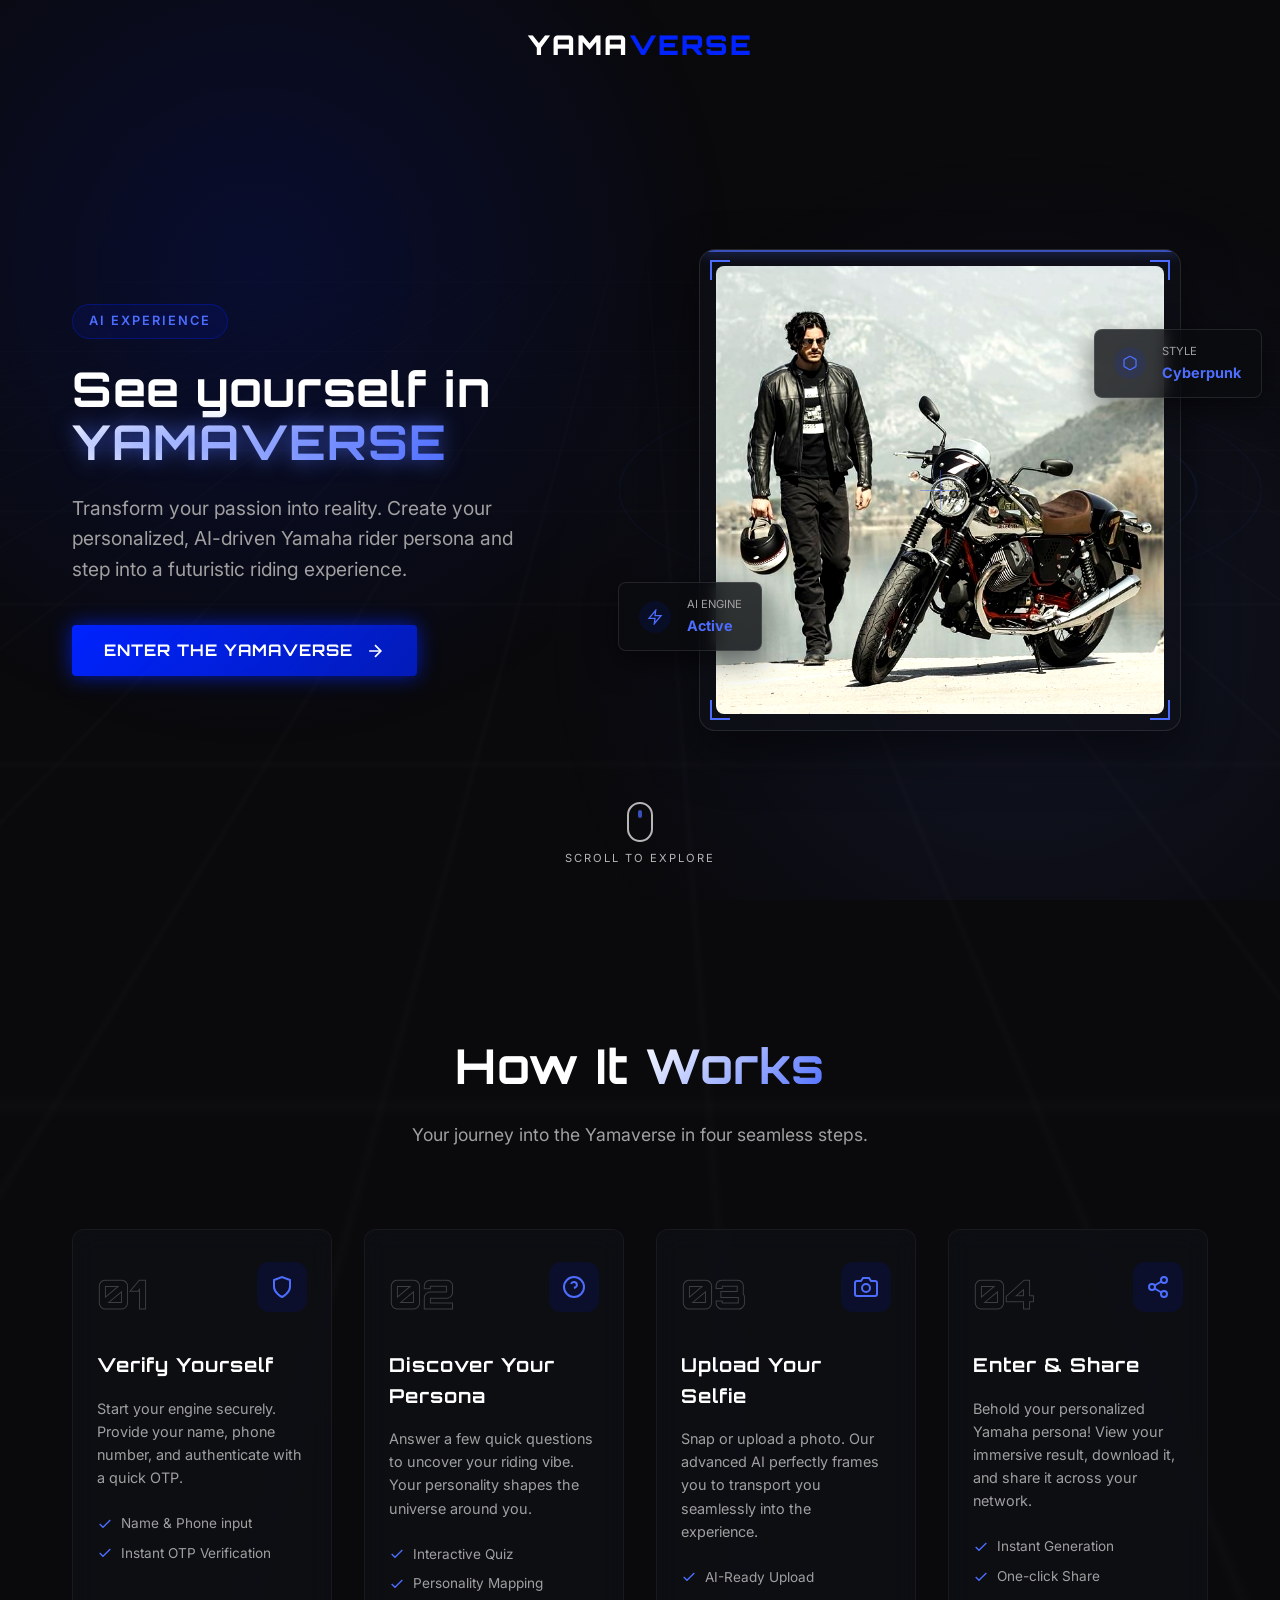
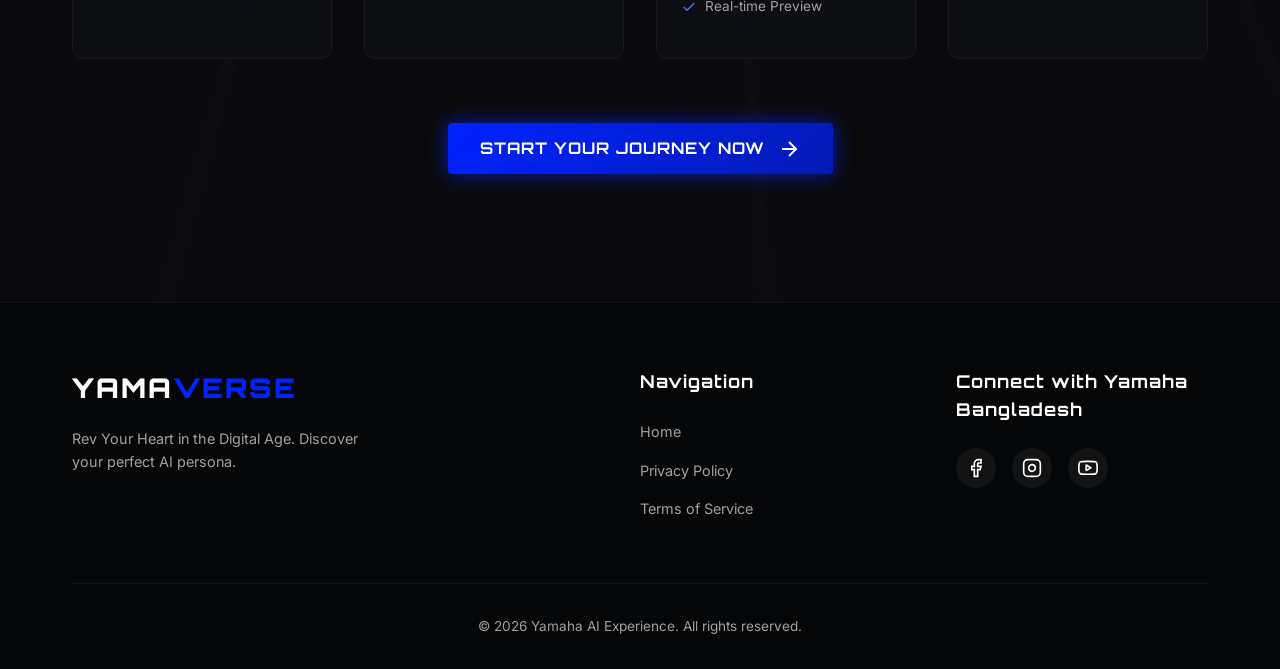
==== index.html @ 96f8b933 "meta infos added" ====
<!DOCTYPE html>
<html lang="en">

<head>
    <!-- Primary Meta Tags (Static fallbacks for WhatsApp, Facebook, and search scrapers) -->
    <title>See yourself in a YAMAVERSE</title>
    <meta name="description" content="Enter the Yamaverse and discover your AI-generated persona.">

    <!-- Open Graph / Facebook / WhatsApp -->
    <meta property="og:type" content="website">
    <meta property="og:site_name" content="Yamaverse">
    <meta property="og:title" content="See yourself in a YAMAVERSE">
    <meta property="og:description" content="Enter the Yamaverse and discover your AI-generated persona.">
    <meta property="og:url" content="https://aipersona.tecknoz.com/">
    <meta property="og:image" content="https://aipersona.tecknoz.com/assets/Yamaha_Persona-1.jpg">

    <!-- Twitter -->
    <meta name="twitter:card" content="summary_large_image">
    <meta name="twitter:title" content="See yourself in a YAMAVERSE">
    <meta name="twitter:description" content="Enter the Yamaverse and discover your AI-generated persona.">
    <meta name="twitter:image" content="https://aipersona.tecknoz.com/assets/Yamaha_Persona-1.jpg">

    <script src="js/components.js"></script>
    <main-head></main-head>
</head>

<body>
    <!-- Background Elements -->
    <div class="ambient-background"></div>
    <div class="grid-overlay"></div>
    <div id="particles-container"></div>

    <main-navbar></main-navbar>

    <main>
        <!-- Hero Section -->
        <section class="hero" id="hero">
            <div class="container hero-container">
                <div class="hero-content">
                    <div class="badge fade-in">AI Experience</div>
                    <h1 class="hero-title slide-up">
                        See yourself in<br>
                        <span class="text-gradient glow-text">YAMAVERSE</span>
                    </h1>
                    <p class="hero-subtitle slide-up" style="animation-delay: 0.1s;">
                        Transform your passion into reality. Create your personalized, AI-driven Yamaha rider persona
                        and step into a futuristic riding experience.
                    </p>
                    <div class="hero-actions slide-up" style="animation-delay: 0.2s;">
                        <a href="https://aipersona.tecknoz.com/" class="btn btn-primary btn-glow">
                            <span class="btn-text">Enter the Yamaverse</span>
                            <svg viewBox="0 0 24 24" width="20" height="20" stroke="currentColor" stroke-width="2"
                                fill="none">
                                <line x1="5" y1="12" x2="19" y2="12"></line>
                                <polyline points="12 5 19 12 12 19"></polyline>
                            </svg>
                        </a>
                    </div>
                </div>

                <div class="hero-visual fade-in" style="animation-delay: 0.3s;">
                    <div class="hologram-container">
                        <div class="hologram-rings">
                            <div class="ring ring-1"></div>
                            <div class="ring ring-2"></div>
                            <div class="ring ring-3"></div>
                        </div>
                        <div class="image-wrapper glass-panel">
                            <img src="assets/Yamaha_Persona-1.jpg" alt="Yamaha_Persona" class="hero-img">
                            <div class="scanner-line"></div>
                            <div class="tech-overlay">
                                <div class="corner top-left"></div>
                                <div class="corner top-right"></div>
                                <div class="corner bottom-left"></div>
                                <div class="corner bottom-right"></div>
                                <div class="crosshair"></div>
                            </div>
                        </div>
                        <!-- Floating UI Elements -->
                        <div class="floating-card stat-card style-1 float-anim-1">
                            <div class="icon-box"><svg viewBox="0 0 24 24" width="16" height="16" fill="none"
                                    stroke="currentColor" stroke-width="2">
                                    <polygon points="13 2 3 14 12 14 11 22 21 10 12 10 13 2"></polygon>
                                </svg></div>
                            <div class="stat-info">
                                <span class="label">AI Engine</span>
                                <span class="value">Active</span>
                            </div>
                        </div>
                        <div class="floating-card stat-card style-2 float-anim-2">
                            <div class="icon-box"><svg viewBox="0 0 24 24" width="16" height="16" fill="none"
                                    stroke="currentColor" stroke-width="2">
                                    <path
                                        d="M21 16V8a2 2 0 0 0-1-1.73l-7-4a2 2 0 0 0-2 0l-7 4A2 2 0 0 0 3 8v8a2 2 0 0 0 1 1.73l7 4a2 2 0 0 0 2 0l7-4A2 2 0 0 0 21 16z">
                                    </path>
                                </svg></div>
                            <div class="stat-info">
                                <span class="label">Style</span>
                                <span class="value">Cyberpunk</span>
                            </div>
                        </div>
                    </div>
                </div>
            </div>

            <div class="scroll-indicator">
                <span class="mouse">
                    <span class="wheel"></span>
                </span>
                <span class="text">Scroll to explore</span>
            </div>
        </section>

        <!-- How It Works Section -->
        <section class="workflow" id="how-it-works">
            <div class="container">
                <div class="section-header reveal">
                    <h2 class="section-title">How It <span class="text-gradient">Works</span></h2>
                    <p class="section-subtitle">Your journey into the Yamaverse in four seamless steps.</p>
                </div>

                <div class="workflow-grid">
                    <!-- Step 1 -->
                    <div class="step-card glass-panel reveal reveal-delay-1">
                        <div class="step-connector"></div>
                        <div class="step-header">
                            <div class="step-number">01</div>
                            <div class="step-icon-wrapper">
                                <svg viewBox="0 0 24 24" width="24" height="24" fill="none" stroke="currentColor"
                                    stroke-width="2">
                                    <path d="M12 22s8-4 8-10V5l-8-3-8 3v7c0 6 8 10 8 10z" />
                                </svg>
                            </div>
                        </div>
                        <h3 class="step-title">Verify Yourself</h3>
                        <p class="step-desc">Start your engine securely. Provide your name, phone number, and
                            authenticate with a quick OTP.</p>
                        <ul class="feature-list">
                            <li><svg viewBox="0 0 24 24" fill="none" stroke="var(--cyan)" stroke-width="2">
                                    <polyline points="20 6 9 17 4 12"></polyline>
                                </svg> Name & Phone input</li>
                            <li><svg viewBox="0 0 24 24" fill="none" stroke="var(--cyan)" stroke-width="2">
                                    <polyline points="20 6 9 17 4 12"></polyline>
                                </svg> Instant OTP Verification</li>
                        </ul>
                    </div>

                    <!-- Step 2 -->
                    <div class="step-card glass-panel reveal reveal-delay-2">
                        <div class="step-connector"></div>
                        <div class="step-header">
                            <div class="step-number">02</div>
                            <div class="step-icon-wrapper">
                                <svg viewBox="0 0 24 24" width="24" height="24" fill="none" stroke="currentColor"
                                    stroke-width="2">
                                    <circle cx="12" cy="12" r="10"></circle>
                                    <path d="M9.09 9a3 3 0 0 1 5.83 1c0 2-3 3-3 3"></path>
                                    <line x1="12" y1="17" x2="12.01" y2="17"></line>
                                </svg>
                            </div>
                        </div>
                        <h3 class="step-title">Discover Your Persona</h3>
                        <p class="step-desc">Answer a few quick questions to uncover your riding vibe. Your personality
                            shapes the universe around you.</p>
                        <ul class="feature-list">
                            <li><svg viewBox="0 0 24 24" fill="none" stroke="var(--cyan)" stroke-width="2">
                                    <polyline points="20 6 9 17 4 12"></polyline>
                                </svg> Interactive Quiz</li>
                            <li><svg viewBox="0 0 24 24" fill="none" stroke="var(--cyan)" stroke-width="2">
                                    <polyline points="20 6 9 17 4 12"></polyline>
                                </svg> Personality Mapping</li>
                        </ul>
                    </div>

                    <!-- Step 3 -->
                    <div class="step-card glass-panel reveal reveal-delay-3">
                        <div class="step-connector"></div>
                        <div class="step-header">
                            <div class="step-number">03</div>
                            <div class="step-icon-wrapper">
                                <svg viewBox="0 0 24 24" width="24" height="24" fill="none" stroke="currentColor"
                                    stroke-width="2">
                                    <path
                                        d="M23 19a2 2 0 0 1-2 2H3a2 2 0 0 1-2-2V8a2 2 0 0 1 2-2h4l2-3h6l2 3h4a2 2 0 0 1 2 2z">
                                    </path>
                                    <circle cx="12" cy="13" r="4"></circle>
                                </svg>
                            </div>
                        </div>
                        <h3 class="step-title">Upload Your Selfie</h3>
                        <p class="step-desc">Snap or upload a photo. Our advanced AI perfectly frames you to transport
                            you seamlessly into the experience.</p>
                        <ul class="feature-list">
                            <li><svg viewBox="0 0 24 24" fill="none" stroke="var(--cyan)" stroke-width="2">
                                    <polyline points="20 6 9 17 4 12"></polyline>
                                </svg> AI-Ready Upload</li>
                            <li><svg viewBox="0 0 24 24" fill="none" stroke="var(--cyan)" stroke-width="2">
                                    <polyline points="20 6 9 17 4 12"></polyline>
                                </svg> Real-time Preview</li>
                        </ul>
                    </div>

                    <!-- Step 4 -->
                    <div class="step-card glass-panel reveal reveal-delay-4">
                        <div class="step-header">
                            <div class="step-number">04</div>
                            <div class="step-icon-wrapper">
                                <svg viewBox="0 0 24 24" width="24" height="24" fill="none" stroke="currentColor"
                                    stroke-width="2">
                                    <circle cx="18" cy="5" r="3"></circle>
                                    <circle cx="6" cy="12" r="3"></circle>
                                    <circle cx="18" cy="19" r="3"></circle>
                                    <line x1="8.59" y1="13.51" x2="15.42" y2="17.49"></line>
                                    <line x1="15.41" y1="6.51" x2="8.59" y2="10.49"></line>
                                </svg>
                            </div>
                        </div>
                        <h3 class="step-title">Enter & Share</h3>
                        <p class="step-desc">Behold your personalized Yamaha persona! View your immersive result,
                            download it, and share it across your network.</p>
                        <ul class="feature-list">
                            <li><svg viewBox="0 0 24 24" fill="none" stroke="var(--cyan)" stroke-width="2">
                                    <polyline points="20 6 9 17 4 12"></polyline>
                                </svg> Instant Generation</li>
                            <li><svg viewBox="0 0 24 24" fill="none" stroke="var(--cyan)" stroke-width="2">
                                    <polyline points="20 6 9 17 4 12"></polyline>
                                </svg> One-click Share</li>
                        </ul>
                    </div>
                </div>

                <div class="workflow-cta reveal">
                    <a href="https://aipersona.tecknoz.com/" class="btn btn-primary btn-glow btn-large">
                        <span class="btn-text">Start Your Journey Now</span>
                        <svg viewBox="0 0 24 24" width="24" height="24" stroke="currentColor" stroke-width="2"
                            fill="none">
                            <line x1="5" y1="12" x2="19" y2="12"></line>
                            <polyline points="12 5 19 12 12 19"></polyline>
                        </svg>
                    </a>
                </div>
            </div>
        </section>
    </main>

    <main-footer></main-footer>

    <script src="js/script.js"></script>
</body>

</html>
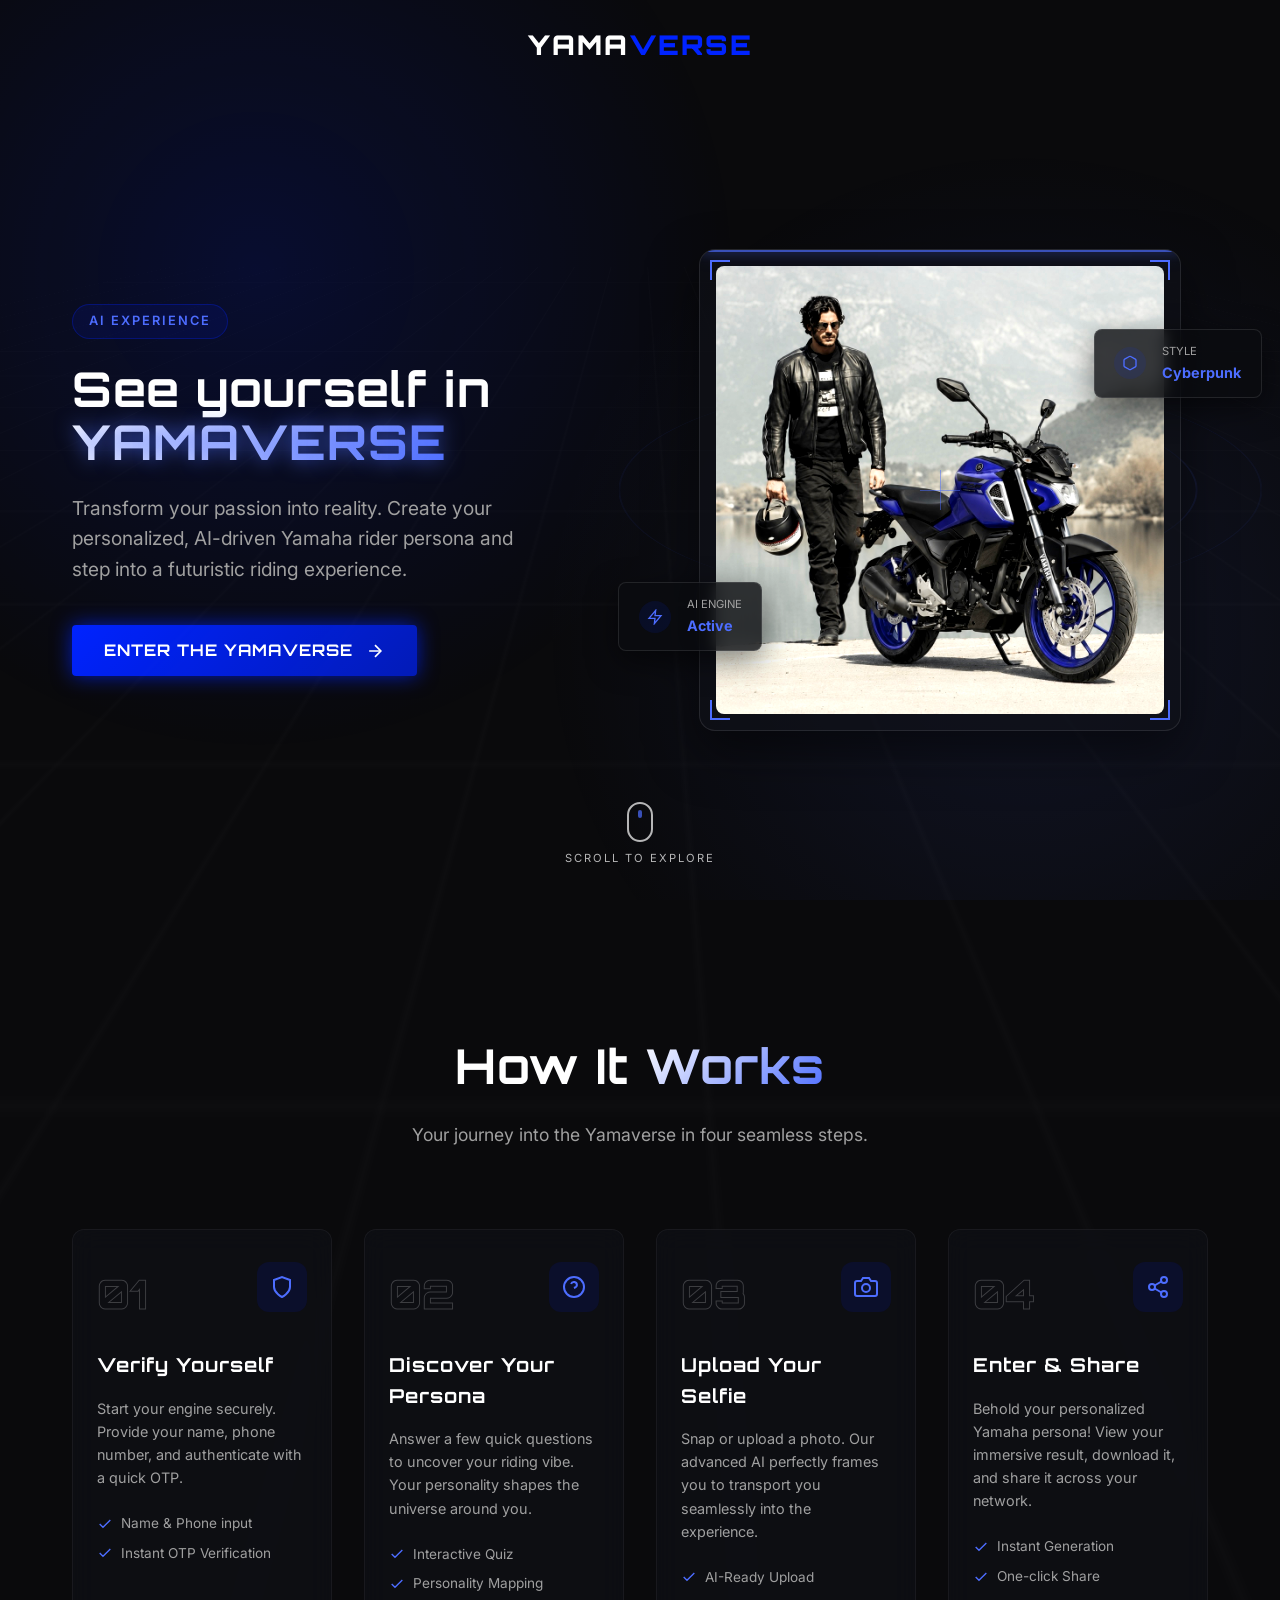
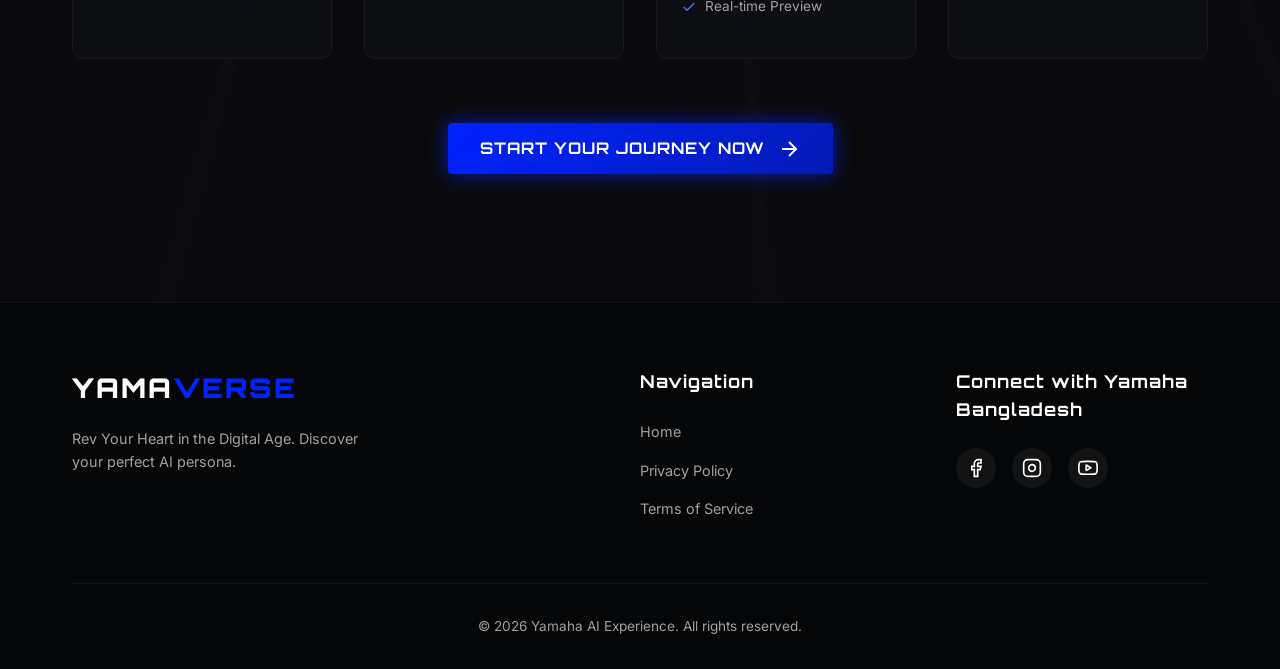
==== commit 0d5a0e73: "update og title" ====
--- a/index.html
+++ b/index.html
@@ -11,14 +11,14 @@
     <meta property="og:site_name" content="Yamaverse">
     <meta property="og:title" content="See yourself in a YAMAVERSE">
     <meta property="og:description" content="Enter the Yamaverse and discover your AI-generated persona.">
-    <meta property="og:url" content="https://aipersona.tecknoz.com/">
-    <meta property="og:image" content="https://aipersona.tecknoz.com/assets/Yamaha_Persona-1.jpg">
+    <meta property="og:url" content="https://yamaha.tecknoz.com/">
+    <meta property="og:image" content="https://yamaha.tecknoz.com/assets/Yamaha_Persona-1.jpg">
 
     <!-- Twitter -->
     <meta name="twitter:card" content="summary_large_image">
     <meta name="twitter:title" content="See yourself in a YAMAVERSE">
     <meta name="twitter:description" content="Enter the Yamaverse and discover your AI-generated persona.">
-    <meta name="twitter:image" content="https://aipersona.tecknoz.com/assets/Yamaha_Persona-1.jpg">
+    <meta name="twitter:image" content="https://yamaha.tecknoz.com/assets/Yamaha_Persona-1.jpg">
 
     <script src="js/components.js"></script>
     <main-head></main-head>
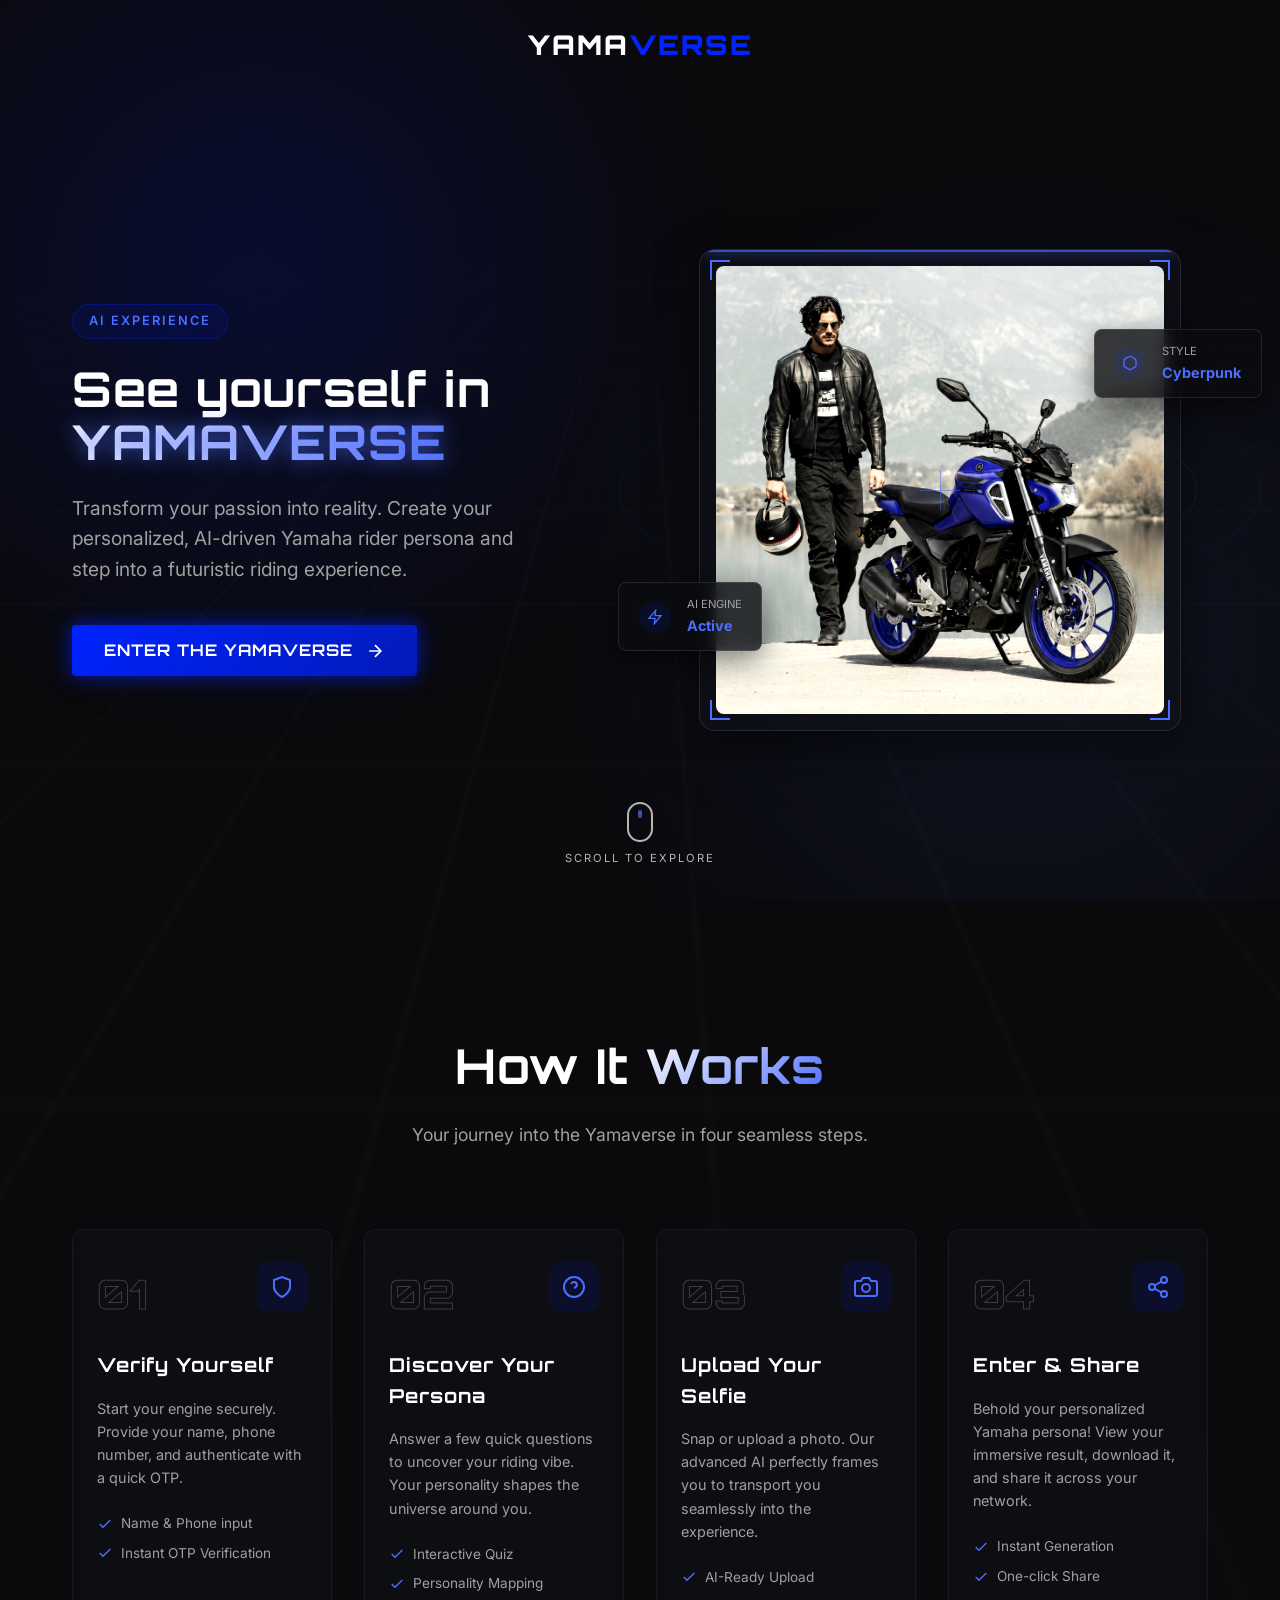
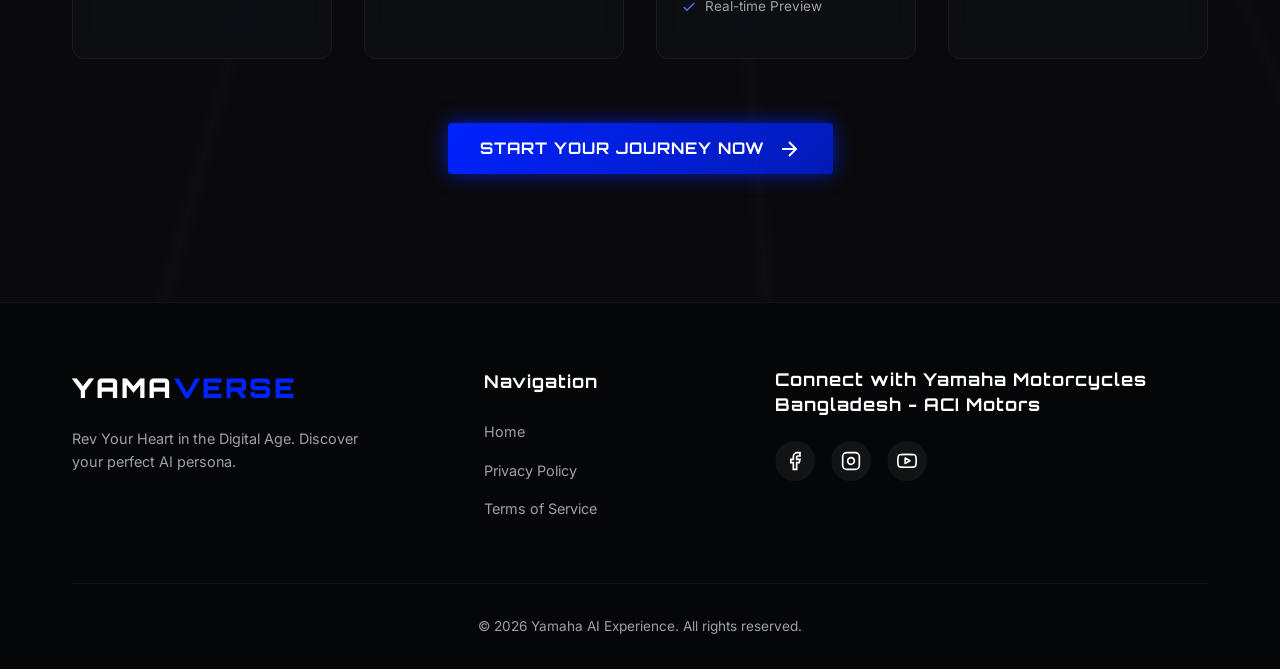
==== commit 77ffca15: "landing update" ====
--- a/index.html
+++ b/index.html
@@ -11,14 +11,14 @@
     <meta property="og:site_name" content="Yamaverse">
     <meta property="og:title" content="See yourself in a YAMAVERSE">
     <meta property="og:description" content="Enter the Yamaverse and discover your AI-generated persona.">
-    <meta property="og:url" content="https://yamaha.tecknoz.com/">
-    <meta property="og:image" content="https://yamaha.tecknoz.com/assets/Yamaha_Persona-1.jpg">
+    <meta property="og:url" content="https://yamaverse.online/">
+    <meta property="og:image" content="https://yamaverse.online/assets/Yamaha_Persona-1.jpg">
 
     <!-- Twitter -->
     <meta name="twitter:card" content="summary_large_image">
     <meta name="twitter:title" content="See yourself in a YAMAVERSE">
     <meta name="twitter:description" content="Enter the Yamaverse and discover your AI-generated persona.">
-    <meta name="twitter:image" content="https://yamaha.tecknoz.com/assets/Yamaha_Persona-1.jpg">
+    <meta name="twitter:image" content="https://yamaverse.online/assets/Yamaha_Persona-1.jpg">
 
     <script src="js/components.js"></script>
     <main-head></main-head>
@@ -47,7 +47,7 @@
                         and step into a futuristic riding experience.
                     </p>
                     <div class="hero-actions slide-up" style="animation-delay: 0.2s;">
-                        <a href="https://aipersona.tecknoz.com/" class="btn btn-primary btn-glow">
+                        <a href="https://app.yamaverse.online/" class="btn btn-primary btn-glow">
                             <span class="btn-text">Enter the Yamaverse</span>
                             <svg viewBox="0 0 24 24" width="20" height="20" stroke="currentColor" stroke-width="2"
                                 fill="none">
@@ -230,7 +230,7 @@
                 </div>
 
                 <div class="workflow-cta reveal">
-                    <a href="https://aipersona.tecknoz.com/" class="btn btn-primary btn-glow btn-large">
+                    <a href="https://app.yamaverse.online/" class="btn btn-primary btn-glow btn-large">
                         <span class="btn-text">Start Your Journey Now</span>
                         <svg viewBox="0 0 24 24" width="24" height="24" stroke="currentColor" stroke-width="2"
                             fill="none">
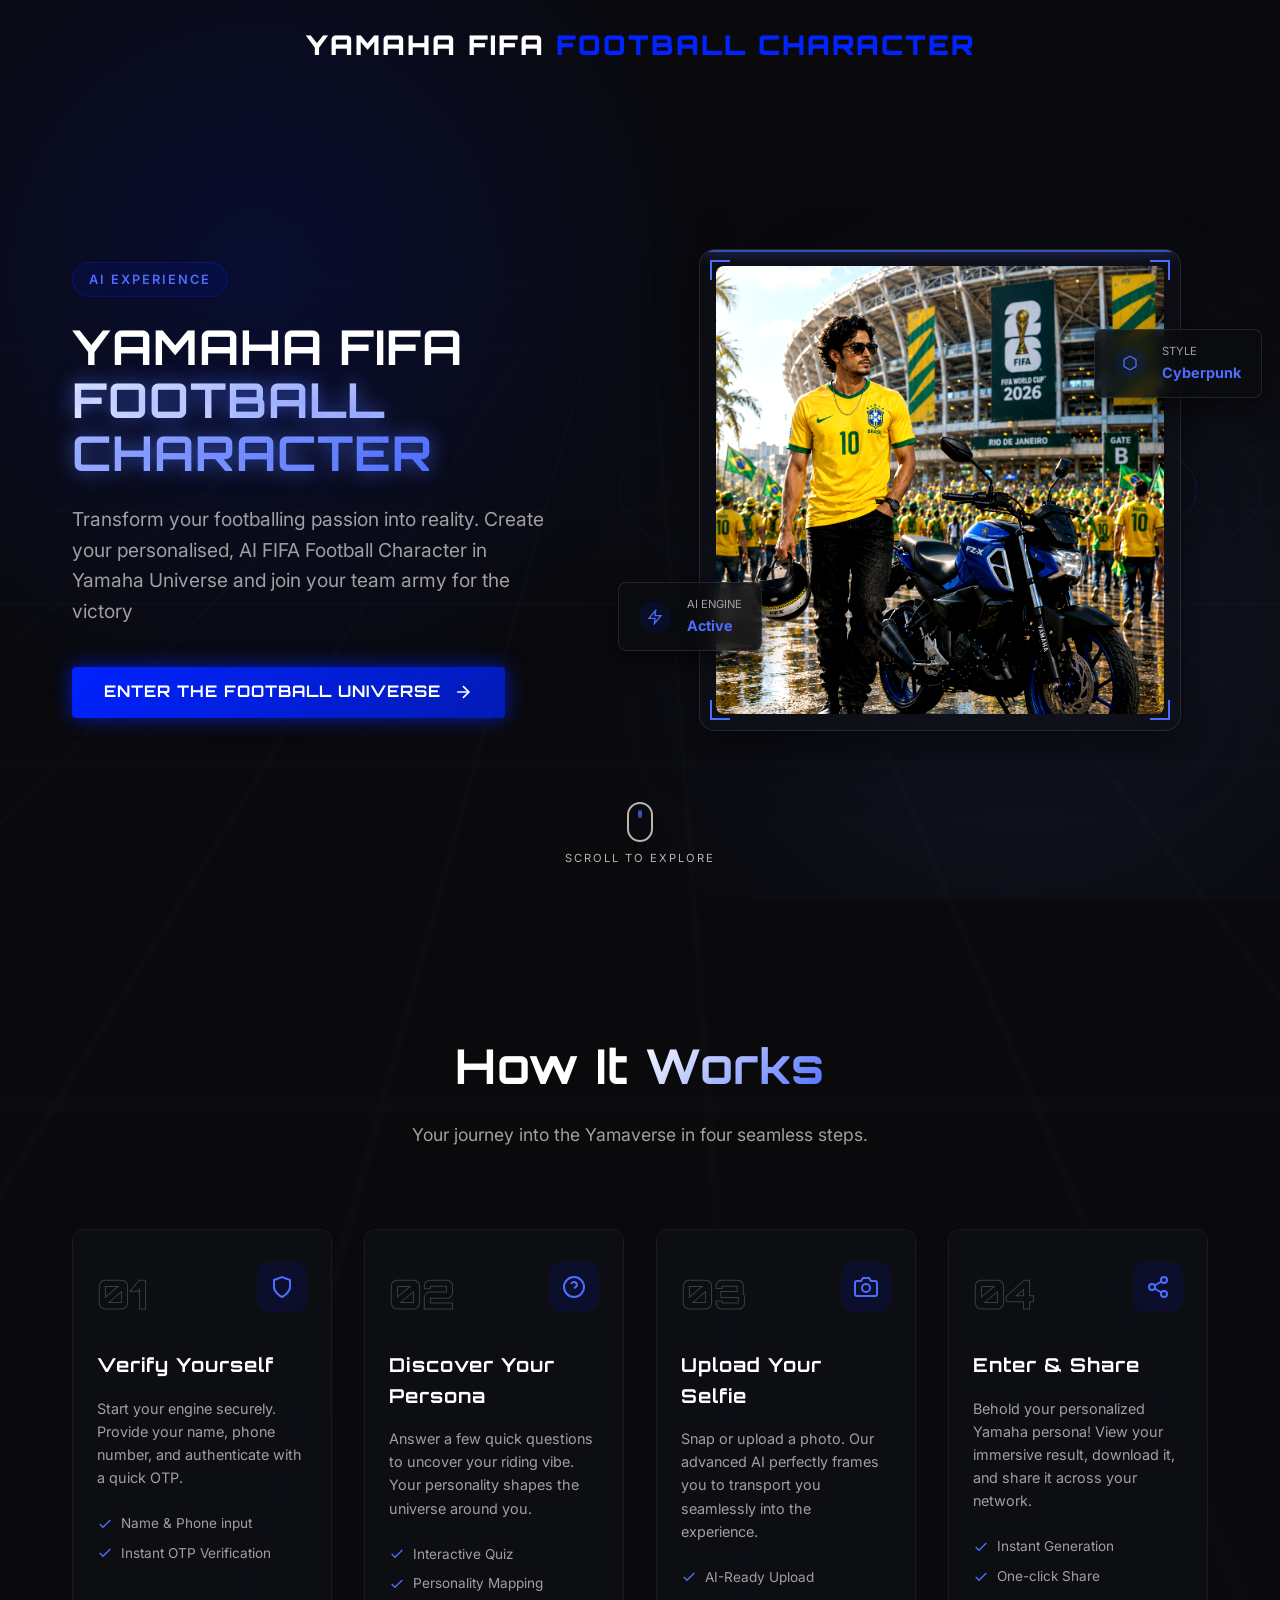
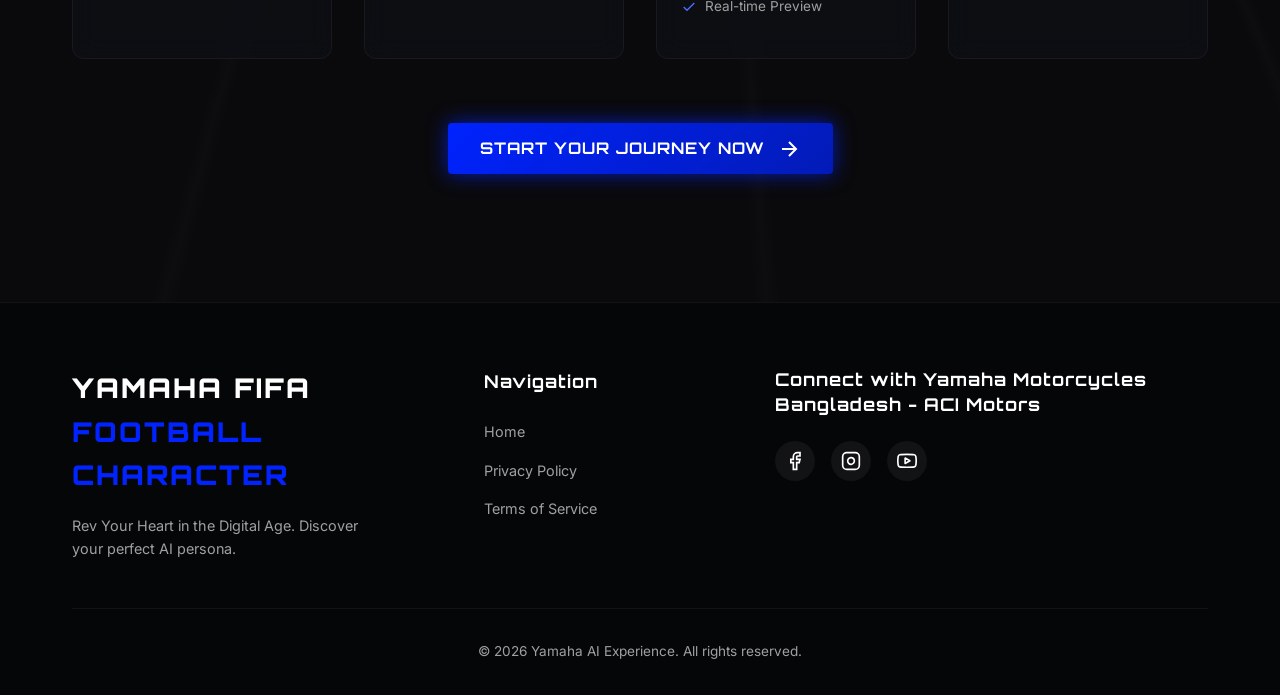
==== commit 5fd9eddd: "YAMAHA FIFA FOOTBALL CHARACTER  V2.0.0" ====
--- a/index.html
+++ b/index.html
@@ -3,7 +3,7 @@
 
 <head>
     <!-- Primary Meta Tags (Static fallbacks for WhatsApp, Facebook, and search scrapers) -->
-    <title>See yourself in a YAMAVERSE</title>
+    <title>See yourself in a YAMAHA FIFA FOOTBALL CHARACTER</title>
     <meta name="description" content="Enter the Yamaverse and discover your AI-generated persona.">
 
     <!-- Open Graph / Facebook / WhatsApp -->
@@ -39,16 +39,16 @@
                 <div class="hero-content">
                     <div class="badge fade-in">AI Experience</div>
                     <h1 class="hero-title slide-up">
-                        See yourself in<br>
-                        <span class="text-gradient glow-text">YAMAVERSE</span>
+                        YAMAHA FIFA<br>
+                        <span class="text-gradient glow-text">FOOTBALL CHARACTER</span>
                     </h1>
                     <p class="hero-subtitle slide-up" style="animation-delay: 0.1s;">
-                        Transform your passion into reality. Create your personalized, AI-driven Yamaha rider persona
-                        and step into a futuristic riding experience.
+                        Transform your footballing passion into reality. Create your personalised, AI FIFA Football
+                        Character in Yamaha Universe and join your team army for the victory
                     </p>
                     <div class="hero-actions slide-up" style="animation-delay: 0.2s;">
                         <a href="https://app.yamaverse.online/" class="btn btn-primary btn-glow">
-                            <span class="btn-text">Enter the Yamaverse</span>
+                            <span class="btn-text">ENTER THE FOOTBALL UNIVERSE</span>
                             <svg viewBox="0 0 24 24" width="20" height="20" stroke="currentColor" stroke-width="2"
                                 fill="none">
                                 <line x1="5" y1="12" x2="19" y2="12"></line>
@@ -66,7 +66,7 @@
                             <div class="ring ring-3"></div>
                         </div>
                         <div class="image-wrapper glass-panel">
-                            <img src="assets/Yamaha_Persona-1.jpg" alt="Yamaha_Persona" class="hero-img">
+                            <img src="assets/Yamaha_Persona-1.png" alt="Yamaha_Persona" class="hero-img">
                             <div class="scanner-line"></div>
                             <div class="tech-overlay">
                                 <div class="corner top-left"></div>
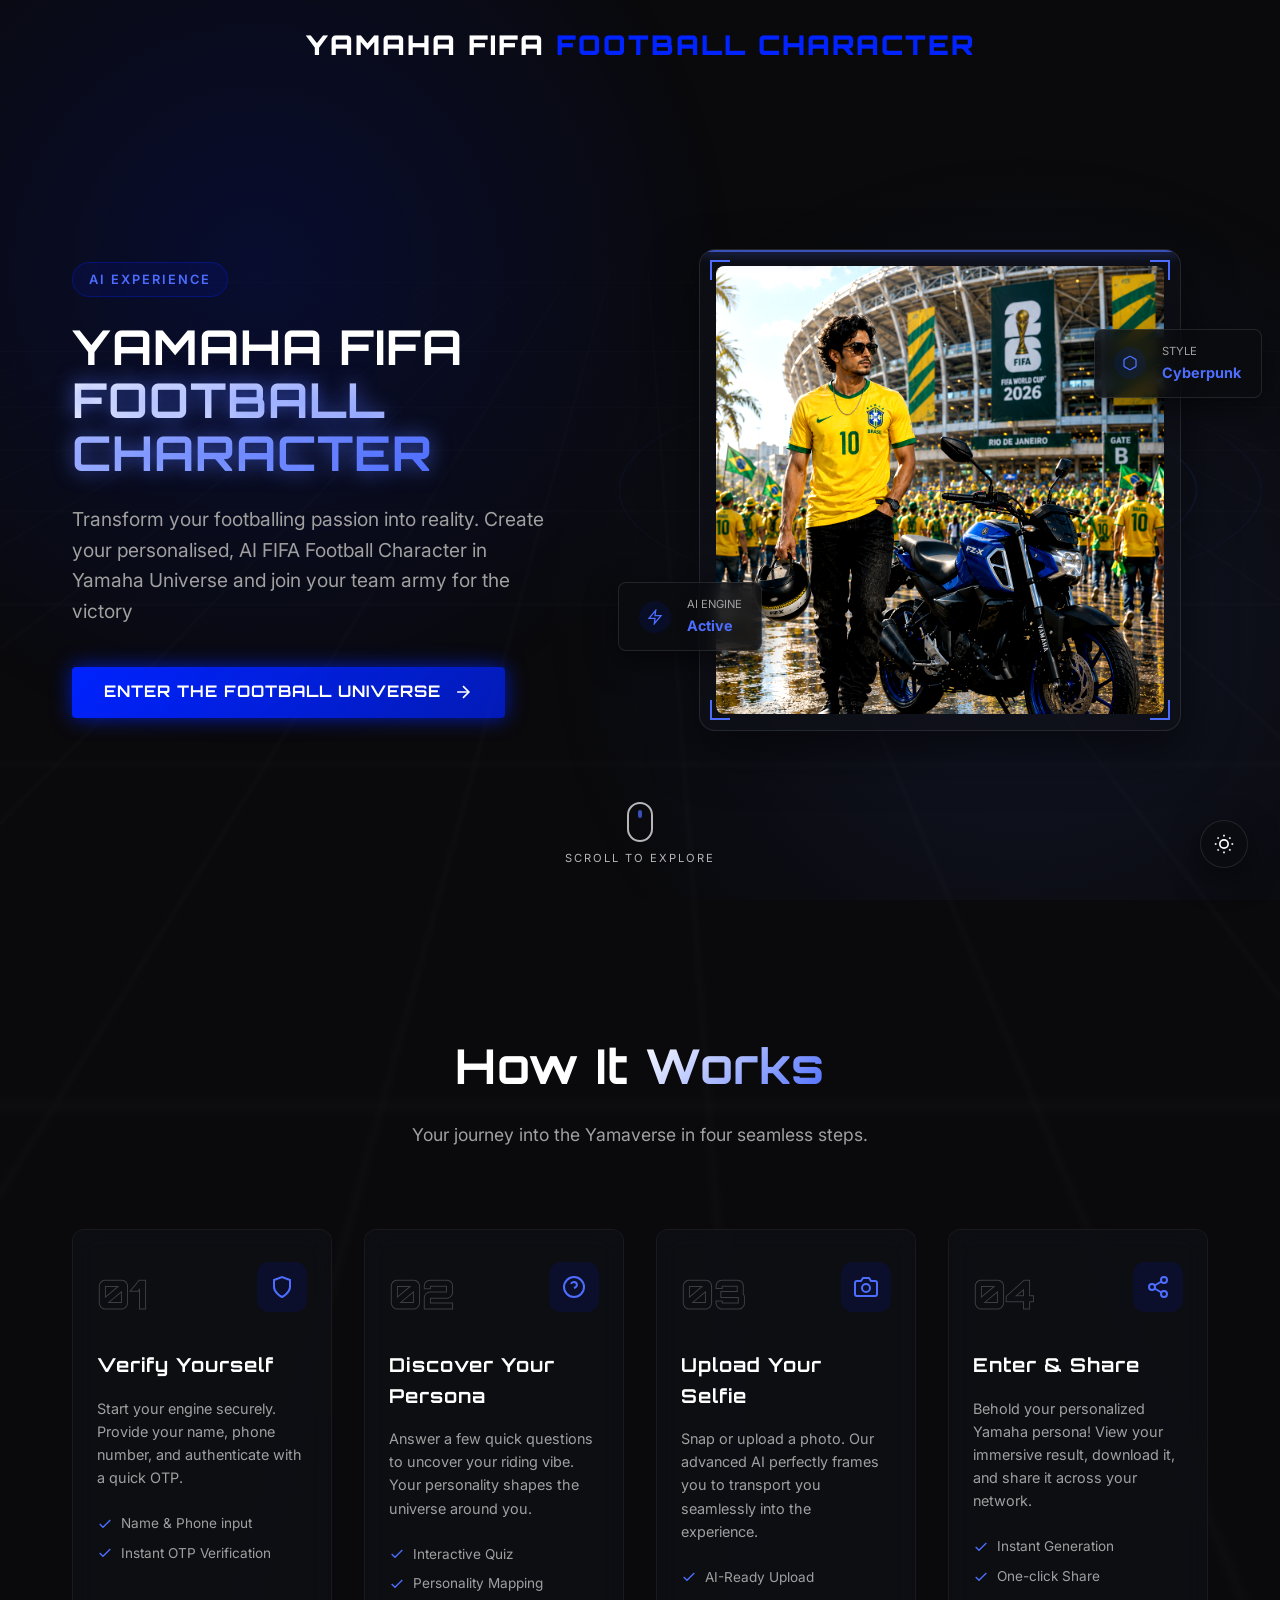
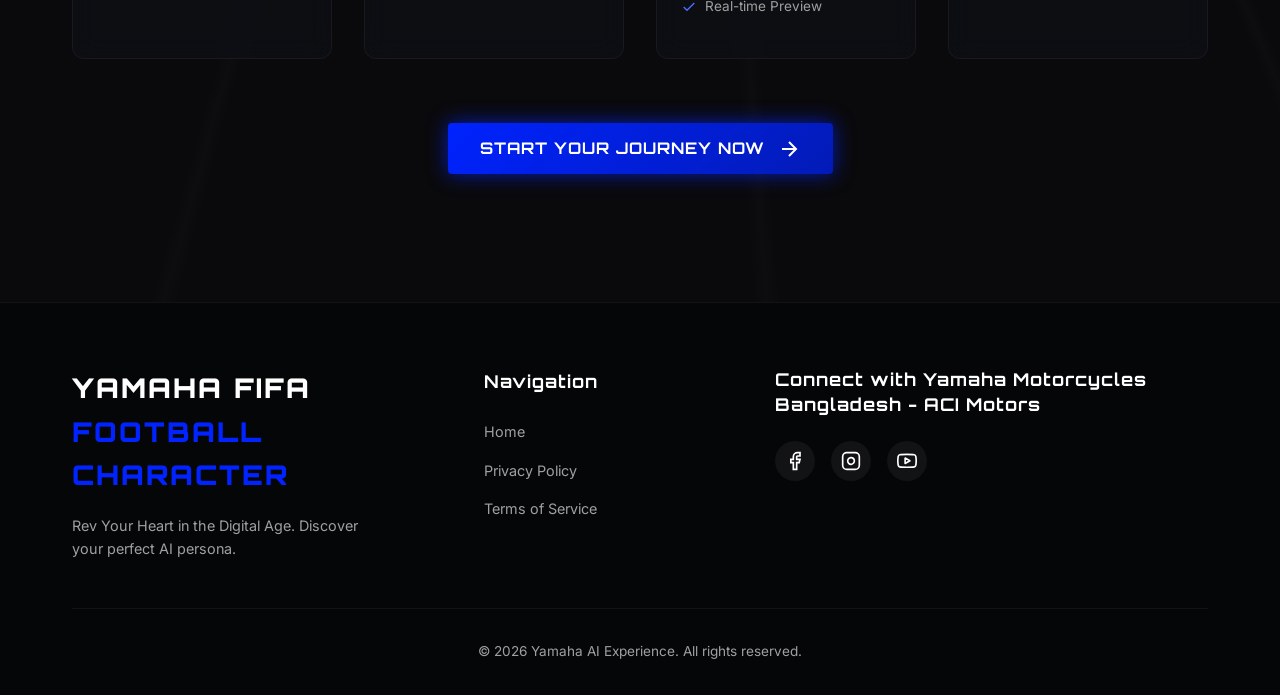
==== commit ffb195cd: "flicker stop 2.1.2" ====
--- a/index.html
+++ b/index.html
@@ -19,6 +19,11 @@
     <meta name="twitter:title" content="See yourself in a YAMAVERSE">
     <meta name="twitter:description" content="Enter the Yamaverse and discover your AI-generated persona.">
     <meta name="twitter:image" content="https://yamaverse.online/assets/Yamaha_Persona-1.jpg">
+
+    <link rel="preconnect" href="https://fonts.googleapis.com">
+    <link rel="preconnect" href="https://fonts.gstatic.com" crossorigin>
+    <link href="https://fonts.googleapis.com/css2?family=Inter:wght@300;400;500;600&family=Orbitron:wght@500;700;900&display=swap" rel="stylesheet">
+    <link rel="stylesheet" href="css/style.css">
 
     <script src="js/components.js"></script>
     <main-head></main-head>
--- a/css/style.css
+++ b/css/style.css
@@ -0,0 +1,1272 @@
+/* Base and Variables */
+:root {
+    --yamaha-blue: #0023ff;
+    --primary: var(--yamaha-blue);
+    --primary-glow: rgba(0, 35, 255, 0.7);
+    --cyan: #4d6dff;
+    --cyan-glow: rgba(77, 109, 255, 0.7);
+    --bg-dark: #0a0a0c;
+    --bg-surface: #141416;
+    --bg-card: rgba(16, 18, 24, 0.6);
+    --bg-card-hover: rgba(22, 24, 36, 0.8);
+    --text-primary: #ffffff;
+    --text-main: var(--text-primary);
+    --text-secondary: #a0a0a0;
+    --text-muted: var(--text-secondary);
+    --accent: var(--yamaha-blue);
+    --border-color: rgba(255, 255, 255, 0.1);
+    --border-glow: rgba(0, 35, 255, 0.3);
+
+    --font-heading: 'Orbitron', sans-serif;
+    --font-body: 'Inter', sans-serif;
+
+    --transition-fast: 0.2s ease;
+    --transition-normal: 0.4s cubic-bezier(0.16, 1, 0.3, 1);
+    --transition-slow: 0.8s cubic-bezier(0.16, 1, 0.3, 1);
+}
+
+[data-theme="light"] {
+    --bg-dark: #f5f6fa;
+    --bg-surface: #ffffff;
+    --bg-card: rgba(240, 242, 248, 0.7);
+    --bg-card-hover: rgba(230, 234, 245, 0.9);
+    --text-primary: #0a0a0c;
+    --text-secondary: #5f6368;
+    --border-color: rgba(0, 0, 0, 0.08);
+    --border-glow: rgba(0, 35, 255, 0.15);
+    --primary-glow: rgba(0, 35, 255, 0.3);
+    --cyan-glow: rgba(77, 109, 255, 0.3);
+}
+
+* {
+    margin: 0;
+    padding: 0;
+    box-sizing: border-box;
+}
+
+html {
+    scroll-behavior: smooth;
+}
+
+body {
+    font-family: var(--font-body);
+    background-color: var(--bg-dark);
+    color: var(--text-main);
+    line-height: 1.6;
+    overflow-x: hidden;
+    transition: background-color 0.3s ease, color 0.3s ease;
+}
+
+/* Background Effects */
+.ambient-background {
+    position: fixed;
+    top: 0;
+    left: 0;
+    width: 100vw;
+    height: 100vh;
+    background: radial-gradient(circle at 20% 30%, rgba(0, 35, 255, 0.15) 0%, transparent 40%),
+        radial-gradient(circle at 80% 70%, rgba(77, 109, 255, 0.1) 0%, transparent 40%);
+    z-index: -2;
+}
+
+.grid-overlay {
+    position: fixed;
+    top: 0;
+    left: 0;
+    width: 100vw;
+    height: 100vh;
+    background-image:
+        linear-gradient(rgba(255, 255, 255, 0.03) 1px, transparent 1px),
+        linear-gradient(90deg, rgba(255, 255, 255, 0.03) 1px, transparent 1px);
+    background-size: 50px 50px;
+    z-index: -1;
+    transform: perspective(500px) rotateX(60deg) translateY(-100px) scale(2);
+    opacity: 0.3;
+    animation: gridMove 20s linear infinite;
+}
+
+@keyframes gridMove {
+    0% {
+        background-position: 0 0;
+    }
+
+    100% {
+        background-position: 0 50px;
+    }
+}
+
+#particles-container {
+    position: fixed;
+    top: 0;
+    left: 0;
+    width: 100vw;
+    height: 100vh;
+    z-index: 0;
+    pointer-events: none;
+}
+
+.particle {
+    position: absolute;
+    background: var(--cyan);
+    border-radius: 50%;
+    filter: blur(1px);
+    opacity: 0.6;
+    animation: floatParticle linear forwards;
+}
+
+@keyframes floatParticle {
+    0% {
+        transform: translateY(0) scale(1);
+        opacity: 0;
+    }
+
+    10% {
+        opacity: 0.6;
+    }
+
+    90% {
+        opacity: 0.6;
+    }
+
+    100% {
+        transform: translateY(-100vh) scale(0);
+        opacity: 0;
+    }
+}
+
+/* Typography & Utilities */
+h1,
+h2,
+h3,
+h4,
+h5,
+h6 {
+    font-family: var(--font-heading);
+    letter-spacing: 1px;
+}
+
+.text-gradient {
+    background: linear-gradient(135deg, var(--text-main) 0%, var(--cyan) 100%);
+    -webkit-background-clip: text;
+    -webkit-text-fill-color: transparent;
+    background-clip: text;
+}
+
+.glow-text {
+    text-shadow: 0 0 20px var(--cyan-glow);
+}
+
+.container {
+    width: 100%;
+    max-width: 1200px;
+    margin: 0 auto;
+    padding: 0 2rem;
+}
+
+/* Navbar */
+.navbar {
+    position: fixed;
+    top: 0;
+    left: 0;
+    width: 100%;
+    padding: 1.5rem 0;
+    z-index: 100;
+    transition: var(--transition-fast);
+    background: transparent;
+}
+
+.navbar.scrolled {
+    background: rgba(10, 12, 16, 0.45);
+    backdrop-filter: blur(20px) saturate(180%);
+    -webkit-backdrop-filter: blur(20px) saturate(180%);
+    border-bottom: 1px solid rgba(255, 255, 255, 0.08);
+    box-shadow: 0 4px 30px rgba(0, 0, 0, 0.2);
+    padding: 1rem 0;
+}
+
+.nav-container {
+    display: flex;
+    justify-content: center;
+    align-items: center;
+}
+
+.logo {
+    display: inline-block;
+    text-align: center;
+    font-family: var(--font-heading);
+    font-weight: 900;
+    font-size: 1.7rem;
+    letter-spacing: 2px;
+}
+
+.logo-icon {
+    color: var(--cyan);
+}
+
+.logo-accent {
+    color: var(--primary);
+}
+
+.nav-links a {
+    color: var(--text-main);
+    text-decoration: none;
+    margin-left: 2rem;
+    font-size: 0.9rem;
+    font-weight: 500;
+    transition: var(--transition-fast);
+}
+
+.nav-links a:hover {
+    color: var(--cyan);
+    text-shadow: 0 0 10px var(--cyan-glow);
+}
+
+/* Buttons */
+.btn {
+    display: inline-flex;
+    align-items: center;
+    justify-content: center;
+    gap: 0.75rem;
+    padding: 0.8rem 2rem;
+    border-radius: 4px;
+    font-family: var(--font-heading);
+    font-weight: 700;
+    font-size: 1rem;
+    text-transform: uppercase;
+    letter-spacing: 1px;
+    text-decoration: none;
+    cursor: pointer;
+    transition: var(--transition-normal);
+    border: none;
+    outline: none;
+    position: relative;
+    overflow: hidden;
+}
+
+.btn-primary {
+    background: linear-gradient(135deg, var(--primary), var(--primary-glow));
+    color: white;
+    z-index: 1;
+}
+
+.btn-primary::before {
+    content: '';
+    position: absolute;
+    top: 0;
+    left: 0;
+    width: 100%;
+    height: 100%;
+    background: linear-gradient(135deg, var(--cyan), var(--primary));
+    z-index: -1;
+    transition: var(--transition-normal);
+    opacity: 0;
+}
+
+.btn-primary:hover::before {
+    opacity: 1;
+}
+
+.btn-glow {
+    box-shadow: 0 0 20px var(--primary-glow);
+}
+
+.btn-glow:hover {
+    box-shadow: 0 0 30px var(--cyan-glow);
+    transform: translateY(-2px);
+}
+
+/* .btn-large {
+    padding: 1rem 3rem;
+    font-size: 1.2rem;
+} */
+
+/* Hero Section */
+.hero {
+    position: relative;
+    min-height: 100vh;
+    display: flex;
+    align-items: center;
+    padding-top: 80px;
+    overflow: hidden;
+    z-index: 1;
+}
+
+.hero-container {
+    display: grid;
+    grid-template-columns: 1fr 1fr;
+    gap: 4rem;
+    align-items: center;
+}
+
+.badge {
+    display: inline-block;
+    padding: 0.4rem 1rem;
+    background: rgba(0, 35, 255, 0.1);
+    border: 1px solid rgba(0, 35, 255, 0.3);
+    border-radius: 20px;
+    font-size: 0.8rem;
+    font-weight: 600;
+    color: var(--cyan);
+    margin-bottom: 1.5rem;
+    text-transform: uppercase;
+    letter-spacing: 2px;
+}
+
+.hero-title {
+    font-size: 3rem;
+    line-height: 1.1;
+    margin-bottom: 1.5rem;
+}
+
+.hero-subtitle {
+    font-size: 1.2rem;
+    color: var(--text-muted);
+    margin-bottom: 2.5rem;
+    max-width: 90%;
+}
+
+.hologram-container {
+    position: relative;
+    width: 100%;
+    aspect-ratio: 1;
+    display: flex;
+    align-items: center;
+    justify-content: center;
+}
+
+.hologram-rings {
+    position: absolute;
+    top: 50%;
+    left: 50%;
+    transform: translate(-50%, -50%) rotateX(70deg);
+    width: 120%;
+    height: 120%;
+    z-index: -1;
+}
+
+.ring {
+    position: absolute;
+    top: 50%;
+    left: 50%;
+    transform: translate(-50%, -50%);
+    border-radius: 50%;
+    border: 1px solid var(--cyan);
+    opacity: 0.3;
+}
+
+.ring-1 {
+    width: 60%;
+    height: 60%;
+    animation: spin 10s linear infinite;
+    border-top-color: transparent;
+}
+
+.ring-2 {
+    width: 80%;
+    height: 80%;
+    animation: spin 15s linear infinite reverse;
+    border-left-color: transparent;
+    opacity: 0.2;
+}
+
+.ring-3 {
+    width: 100%;
+    height: 100%;
+    animation: spin 20s linear infinite;
+    border-bottom-color: transparent;
+    opacity: 0.1;
+}
+
+@keyframes spin {
+    100% {
+        transform: translate(-50%, -50%) rotate(360deg);
+    }
+}
+
+.glass-panel {
+    background: var(--bg-card);
+    backdrop-filter: blur(12px);
+    -webkit-backdrop-filter: blur(12px);
+    border: 1px solid var(--border-color);
+    border-radius: 12px;
+    overflow: hidden;
+}
+
+.image-wrapper {
+    position: relative;
+    width: 90%;
+    height: 90%;
+    border-radius: 16px;
+    padding: 1rem;
+    box-shadow: 0 20px 50px rgba(0, 0, 0, 0.5);
+    animation: floating 6s ease-in-out infinite;
+}
+
+.hero-img {
+    width: 100%;
+    height: 100%;
+    object-fit: cover;
+    border-radius: 8px;
+    filter: contrast(1.2) saturate(1.1);
+}
+
+.tech-overlay {
+    position: absolute;
+    top: 0;
+    left: 0;
+    width: 100%;
+    height: 100%;
+    pointer-events: none;
+}
+
+.corner {
+    position: absolute;
+    width: 20px;
+    height: 20px;
+    border-color: var(--cyan);
+    border-style: solid;
+}
+
+.top-left {
+    top: 10px;
+    left: 10px;
+    border-width: 2px 0 0 2px;
+}
+
+.top-right {
+    top: 10px;
+    right: 10px;
+    border-width: 2px 2px 0 0;
+}
+
+.bottom-left {
+    bottom: 10px;
+    left: 10px;
+    border-width: 0 0 2px 2px;
+}
+
+.bottom-right {
+    bottom: 10px;
+    right: 10px;
+    border-width: 0 2px 2px 0;
+}
+
+.crosshair {
+    position: absolute;
+    top: 50%;
+    left: 50%;
+    transform: translate(-50%, -50%);
+    width: 40px;
+    height: 40px;
+}
+
+.crosshair::before,
+.crosshair::after {
+    content: '';
+    position: absolute;
+    background: var(--cyan);
+    opacity: 0.5;
+}
+
+.crosshair::before {
+    top: 50%;
+    left: 0;
+    width: 100%;
+    height: 1px;
+}
+
+.crosshair::after {
+    top: 0;
+    left: 50%;
+    width: 1px;
+    height: 100%;
+}
+
+.scanner-line {
+    position: absolute;
+    top: 0;
+    left: 0;
+    width: 100%;
+    height: 2px;
+    background: var(--cyan);
+    box-shadow: 0 0 10px var(--cyan), 0 0 20px var(--cyan);
+    animation: scan 4s ease-in-out infinite;
+    opacity: 0.7;
+    z-index: 10;
+}
+
+@keyframes scan {
+
+    0%,
+    100% {
+        top: 0%;
+        opacity: 0;
+    }
+
+    10%,
+    90% {
+        opacity: 0.7;
+    }
+
+    50% {
+        top: 100%;
+    }
+}
+
+@keyframes floating {
+
+    0%,
+    100% {
+        transform: translateY(0);
+    }
+
+    50% {
+        transform: translateY(-20px);
+    }
+}
+
+.floating-card {
+    position: absolute;
+    background: rgba(10, 12, 16, 0.8);
+    backdrop-filter: blur(8px);
+    border: 1px solid var(--border-color);
+    border-radius: 8px;
+    padding: 0.8rem 1.2rem;
+    display: flex;
+    align-items: center;
+    gap: 1rem;
+    box-shadow: 0 10px 30px rgba(0, 0, 0, 0.5);
+    z-index: 5;
+}
+
+.floating-card .icon-box {
+    background: rgba(0, 35, 255, 0.1);
+    color: var(--cyan);
+    width: 32px;
+    height: 32px;
+    border-radius: 50%;
+    display: flex;
+    align-items: center;
+    justify-content: center;
+}
+
+.stat-info {
+    display: flex;
+    flex-direction: column;
+}
+
+.stat-info .label {
+    font-size: 0.7rem;
+    color: var(--text-muted);
+    text-transform: uppercase;
+}
+
+.stat-info .value {
+    font-weight: 700;
+    font-size: 0.9rem;
+    color: var(--cyan);
+}
+
+.style-1 {
+    bottom: 20%;
+    left: -10%;
+    animation: floatAnim1 5s ease-in-out infinite;
+}
+
+.style-2 {
+    top: 20%;
+    right: -10%;
+    animation: floatAnim2 7s ease-in-out infinite;
+}
+
+@keyframes floatAnim1 {
+
+    0%,
+    100% {
+        transform: translateY(0) translateX(0);
+    }
+
+    50% {
+        transform: translateY(-15px) translateX(10px);
+    }
+}
+
+@keyframes floatAnim2 {
+
+    0%,
+    100% {
+        transform: translateY(0) translateX(0);
+    }
+
+    50% {
+        transform: translateY(15px) translateX(-10px);
+    }
+}
+
+.scroll-indicator {
+    position: absolute;
+    bottom: 2rem;
+    left: 50%;
+    transform: translateX(-50%);
+    display: flex;
+    flex-direction: column;
+    align-items: center;
+    gap: 0.5rem;
+    opacity: 0.7;
+    animation: pulseScroll 2s infinite;
+}
+
+.mouse {
+    width: 26px;
+    height: 40px;
+    border: 2px solid var(--text-main);
+    border-radius: 13px;
+    display: flex;
+    justify-content: center;
+    padding-top: 6px;
+}
+
+.wheel {
+    width: 4px;
+    height: 8px;
+    background: var(--cyan);
+    border-radius: 2px;
+    animation: scrollWheel 1.5s infinite;
+}
+
+.scroll-indicator .text {
+    font-size: 0.7rem;
+    text-transform: uppercase;
+    letter-spacing: 2px;
+}
+
+@keyframes scrollWheel {
+    0% {
+        transform: translateY(0);
+        opacity: 1;
+    }
+
+    100% {
+        transform: translateY(10px);
+        opacity: 0;
+    }
+}
+
+@keyframes pulseScroll {
+
+    0%,
+    100% {
+        opacity: 0.5;
+    }
+
+    50% {
+        opacity: 1;
+    }
+}
+
+/* Workflow Section */
+.workflow {
+    padding: 8rem 0;
+    position: relative;
+    z-index: 1;
+}
+
+.section-header {
+    text-align: center;
+    margin-bottom: 5rem;
+}
+
+.section-title {
+    font-size: 3rem;
+    margin-bottom: 1rem;
+}
+
+.section-subtitle {
+    color: var(--text-muted);
+    font-size: 1.1rem;
+    max-width: 600px;
+    margin: 0 auto;
+}
+
+.workflow-grid {
+    display: grid;
+    grid-template-columns: repeat(4, 1fr);
+    gap: 2rem;
+    margin-bottom: 4rem;
+    position: relative;
+}
+
+/* Connection lines between cards for desktop */
+@media (min-width: 1024px) {
+    .step-card:not(:last-child) .step-connector {
+        position: absolute;
+        top: 2rem;
+        right: -2rem;
+        width: 2rem;
+        height: 2px;
+        background: linear-gradient(90deg, var(--cyan), transparent);
+        z-index: -1;
+    }
+
+    .step-card:not(:last-child)::after {
+        content: '';
+        position: absolute;
+        top: 1.7rem;
+        right: -1.5rem;
+        width: 0;
+        height: 0;
+        border-top: 4px solid transparent;
+        border-bottom: 4px solid transparent;
+        border-left: 6px solid var(--cyan);
+    }
+}
+
+.step-card {
+    padding: 2rem 1.5rem;
+    position: relative;
+    transition: var(--transition-normal);
+    border: 1px solid rgba(255, 255, 255, 0.05);
+}
+
+.step-card:hover {
+    transform: translateY(-10px);
+    border-color: var(--border-glow);
+    box-shadow: 0 10px 30px rgba(0, 35, 255, 0.1);
+    background: var(--bg-card-hover);
+}
+
+.step-header {
+    display: flex;
+    justify-content: space-between;
+    align-items: flex-start;
+    margin-bottom: 1.5rem;
+}
+
+.step-number {
+    font-family: var(--font-heading);
+    font-size: 2.5rem;
+    font-weight: 900;
+    color: transparent;
+    -webkit-text-stroke: 1px rgba(255, 255, 255, 0.2);
+    transition: var(--transition-normal);
+}
+
+.step-card:hover .step-number {
+    -webkit-text-stroke: 1px var(--cyan);
+    color: rgba(0, 35, 255, 0.1);
+}
+
+.step-icon-wrapper {
+    width: 50px;
+    height: 50px;
+    border-radius: 12px;
+    background: rgba(0, 35, 255, 0.1);
+    display: flex;
+    align-items: center;
+    justify-content: center;
+    color: var(--cyan);
+    transition: var(--transition-normal);
+}
+
+.step-card:hover .step-icon-wrapper {
+    background: var(--cyan);
+    color: var(--bg-dark);
+    box-shadow: 0 0 20px var(--cyan-glow);
+    transform: scale(1.1);
+}
+
+.step-title {
+    font-size: 1.2rem;
+    margin-bottom: 1rem;
+    color: var(--text-main);
+}
+
+.step-desc {
+    color: var(--text-muted);
+    font-size: 0.9rem;
+    margin-bottom: 1.5rem;
+}
+
+.feature-list {
+    list-style: none;
+}
+
+.feature-list li {
+    display: flex;
+    align-items: center;
+    gap: 0.5rem;
+    font-size: 0.85rem;
+    color: var(--text-muted);
+    margin-bottom: 0.5rem;
+}
+
+.feature-list svg {
+    width: 16px;
+    height: 16px;
+}
+
+.workflow-cta {
+    text-align: center;
+    margin-top: 3rem;
+}
+
+/* Footer */
+.footer {
+    background: #050608;
+    border-top: 1px solid rgba(255, 255, 255, 0.05);
+    padding: 4rem 0 2rem;
+}
+
+.footer-top {
+    display: grid;
+    grid-template-columns: 1.5fr 1fr 1.8fr;
+    gap: clamp(2rem, 4vw, 4rem);
+    margin-bottom: 3rem;
+}
+
+.footer-tagline {
+    color: var(--text-muted);
+    margin-top: 1rem;
+    max-width: 300px;
+    font-size: 0.9rem;
+}
+
+.footer .logo {
+    text-align: left;
+}
+
+.footer-nav h4,
+.footer-social h4 {
+    font-family: var(--font-heading);
+    font-size: 1.1rem;
+    margin-bottom: 1.5rem;
+    color: white;
+}
+
+.footer-social h4 {
+    line-height: 1.4;
+    font-size: clamp(1rem, 2vw, 1.1rem);
+}
+
+.footer-nav ul {
+    list-style: none;
+}
+
+.footer-nav ul li {
+    margin-bottom: 0.8rem;
+}
+
+.footer-nav a {
+    color: var(--text-muted);
+    text-decoration: none;
+    transition: var(--transition-fast);
+    font-size: 0.9rem;
+}
+
+.footer-nav a:hover {
+    color: var(--cyan);
+}
+
+.social-links {
+    display: flex;
+    gap: 1rem;
+}
+
+.social-icon {
+    width: 40px;
+    height: 40px;
+    border-radius: 50%;
+    background: rgba(255, 255, 255, 0.05);
+    display: flex;
+    align-items: center;
+    justify-content: center;
+    color: var(--text-main);
+    transition: var(--transition-fast);
+}
+
+.social-icon:hover {
+    background: var(--cyan);
+    color: var(--bg-dark);
+    transform: translateY(-3px);
+}
+
+.footer-bottom {
+    display: flex;
+    justify-content: center;
+    align-items: center;
+    padding-top: 2rem;
+    border-top: 1px solid rgba(255, 255, 255, 0.05);
+    color: var(--text-muted);
+    font-size: 0.85rem;
+    text-align: center;
+}
+
+.footer-legal a {
+    color: var(--text-muted);
+    text-decoration: none;
+    margin-left: 1.5rem;
+    transition: var(--transition-fast);
+}
+
+.footer-legal a:hover {
+    color: var(--text-main);
+}
+
+/* Animations */
+.slide-up {
+    opacity: 0;
+    transform: translateY(30px);
+    animation: slideUpAnim 0.8s cubic-bezier(0.16, 1, 0.3, 1) forwards;
+}
+
+.fade-in {
+    opacity: 0;
+    animation: fadeInAnim 1s ease forwards;
+}
+
+.reveal {
+    opacity: 0;
+    transform: translateY(50px);
+    transition: all 0.8s cubic-bezier(0.16, 1, 0.3, 1);
+}
+
+.reveal.active {
+    opacity: 1;
+    transform: translateY(0);
+}
+
+.reveal-delay-1 {
+    transition-delay: 0.1s;
+}
+
+.reveal-delay-2 {
+    transition-delay: 0.2s;
+}
+
+.reveal-delay-3 {
+    transition-delay: 0.3s;
+}
+
+.reveal-delay-4 {
+    transition-delay: 0.4s;
+}
+
+@keyframes slideUpAnim {
+    to {
+        opacity: 1;
+        transform: translateY(0);
+    }
+}
+
+@keyframes fadeInAnim {
+    to {
+        opacity: 1;
+    }
+}
+
+/* Responsive Design */
+@media (max-width: 1024px) {
+    .hero-title {
+        font-size: 3rem;
+    }
+
+    .workflow-grid {
+        grid-template-columns: repeat(2, 1fr);
+        gap: 2rem;
+    }
+
+    .footer-top {
+        grid-template-columns: 1fr 1fr;
+        gap: 2.5rem;
+    }
+
+    .footer-brand {
+        grid-column: span 2;
+    }
+}
+
+@media (max-width: 768px) {
+    .logo {
+        font-size: 1.4rem;
+    }
+
+    .container {
+        padding: 0 1.5rem;
+    }
+
+    .hero {
+        padding-top: 100px;
+        padding-bottom: 60px;
+        min-height: auto;
+        height: auto;
+    }
+
+    .hero-container {
+        grid-template-columns: 1fr;
+        text-align: center;
+        gap: 4rem;
+    }
+
+    .hero-title {
+        font-size: 2.8rem;
+    }
+
+    .hero-subtitle {
+        margin: 0 auto 2.5rem;
+        font-size: 1.1rem;
+    }
+
+    .hero-actions {
+        display: flex;
+        justify-content: center;
+    }
+
+    .nav-links {
+        display: none;
+    }
+
+    .workflow-grid {
+        grid-template-columns: 1fr;
+    }
+
+    .footer-top {
+        grid-template-columns: 1fr;
+        gap: 2rem;
+    }
+
+    .footer-brand {
+        grid-column: auto;
+    }
+
+    .style-1 {
+        left: 0%;
+    }
+
+    .style-2 {
+        right: 0%;
+    }
+
+    .footer-bottom {
+        flex-direction: column;
+        gap: 1rem;
+        text-align: center;
+    }
+
+    .footer-legal a {
+        margin: 0 0.75rem;
+    }
+}
+
+@media (max-width: 480px) {
+    .logo {
+        font-size: 1.2rem;
+    }
+
+    .container {
+        padding: 0 1.25rem;
+    }
+
+    .hero-title {
+        font-size: 2rem;
+        line-height: 1.2;
+    }
+
+    .hero-subtitle {
+        font-size: 0.95rem;
+        margin-bottom: 2rem;
+        line-height: 1.5;
+    }
+
+    .btn {
+        padding: 0.8rem 1.5rem;
+        font-size: 0.85rem;
+        width: 100%;
+        letter-spacing: 1px;
+    }
+
+    .btn-large {
+        padding: 1.1rem 2rem;
+    }
+
+    .hologram-rings {
+        width: 100%;
+        height: 100%;
+    }
+
+    .floating-card {
+        padding: 0.4rem 0.7rem;
+        gap: 0.5rem;
+        transform: scale(0.75);
+        background: rgba(10, 12, 16, 0.9);
+        z-index: 20;
+    }
+
+    .style-1 {
+        left: 5px;
+        bottom: 10%;
+        animation-name: floatAnim1Mobile;
+    }
+
+    .style-2 {
+        right: -10%;
+        top: 10%;
+        animation-name: floatAnim2Mobile;
+    }
+
+    @keyframes floatAnim1Mobile {
+
+        0%,
+        100% {
+            transform: scale(0.75) translateY(0);
+        }
+
+        50% {
+            transform: scale(0.75) translateY(-10px);
+        }
+    }
+
+    @keyframes floatAnim2Mobile {
+
+        0%,
+        100% {
+            transform: scale(0.75) translateY(0);
+        }
+
+        50% {
+            transform: scale(0.75) translateY(10px);
+        }
+    }
+
+    .scroll-indicator {
+        display: none;
+    }
+
+    .section-title {
+        font-size: 2rem;
+    }
+
+    .section-subtitle {
+        font-size: 0.95rem;
+    }
+}
+
+/* Light Theme Component Overrides */
+[data-theme="light"] .grid-overlay {
+    background-image:
+        linear-gradient(rgba(0, 0, 0, 0.02) 1px, transparent 1px),
+        linear-gradient(90deg, rgba(0, 0, 0, 0.02) 1px, transparent 1px);
+    opacity: 0.6;
+}
+
+[data-theme="light"] .ambient-background {
+    background: radial-gradient(circle at 20% 30%, rgba(0, 35, 255, 0.08) 0%, transparent 40%),
+        radial-gradient(circle at 80% 70%, rgba(77, 109, 255, 0.05) 0%, transparent 40%);
+}
+
+[data-theme="light"] .step-number {
+    color: rgba(0, 0, 0, 0.05);
+    -webkit-text-stroke: 1px rgba(0, 0, 0, 0.35);
+}
+
+[data-theme="light"] .step-card:hover .step-number {
+    -webkit-text-stroke: 1px var(--primary);
+    color: rgba(0, 35, 255, 0.08);
+}
+
+[data-theme="light"] .footer {
+    background: #f0f2f8;
+    border-top: 1px solid rgba(0, 0, 0, 0.05);
+}
+
+[data-theme="light"] .footer-nav h4,
+[data-theme="light"] .footer-social h4 {
+    color: var(--text-main);
+}
+
+[data-theme="light"] .social-icon {
+    background: rgba(0, 0, 0, 0.05);
+    color: var(--text-main);
+}
+
+[data-theme="light"] .social-icon:hover {
+    background: var(--cyan);
+    color: #ffffff;
+}
+
+[data-theme="light"] .legal-contact-card {
+    background: rgba(0, 0, 0, 0.02);
+}
+
+[data-theme="light"] .navbar.scrolled {
+    background: rgba(255, 255, 255, 0.45);
+    backdrop-filter: blur(20px) saturate(180%);
+    -webkit-backdrop-filter: blur(20px) saturate(180%);
+    border-bottom: 1px solid rgba(0, 0, 0, 0.05);
+    box-shadow: 0 4px 30px rgba(0, 0, 0, 0.05);
+}
+
+/* Theme Toggle Button Styles */
+.theme-toggle-btn {
+    position: fixed;
+    bottom: 2rem;
+    right: 2rem;
+    background: rgba(10, 12, 16, 0.8);
+    border: 1px solid var(--border-color);
+    color: var(--text-main);
+    width: 48px;
+    height: 48px;
+    border-radius: 50%;
+    display: flex;
+    align-items: center;
+    justify-content: center;
+    cursor: pointer;
+    transition: var(--transition-normal);
+    backdrop-filter: blur(12px);
+    -webkit-backdrop-filter: blur(12px);
+    z-index: 999;
+    box-shadow: 0 10px 30px rgba(0, 0, 0, 0.5);
+}
+
+.theme-toggle-btn:hover {
+    background: rgba(10, 12, 16, 0.95);
+    border-color: var(--cyan);
+    box-shadow: 0 0 20px var(--cyan-glow);
+    transform: translateY(-3px);
+}
+
+[data-theme="light"] .theme-toggle-btn {
+    background: rgba(255, 255, 255, 0.8);
+    box-shadow: 0 10px 30px rgba(0, 0, 0, 0.1);
+}
+
+[data-theme="light"] .theme-toggle-btn:hover {
+    background: rgba(255, 255, 255, 0.95);
+    border-color: var(--primary);
+    box-shadow: 0 0 20px var(--primary-glow);
+}
+
+/* Toggle icon display based on current theme */
+.theme-toggle-btn .sun-icon {
+    display: block;
+}
+
+.theme-toggle-btn .moon-icon {
+    display: none;
+}
+
+[data-theme="light"] .theme-toggle-btn .sun-icon {
+    display: none;
+}
+
+[data-theme="light"] .theme-toggle-btn .moon-icon {
+    display: block;
+}
+
+@media (max-width: 480px) {
+    .theme-toggle-btn {
+        bottom: 1.5rem;
+        right: 1.5rem;
+        width: 44px;
+        height: 44px;
+    }
+}
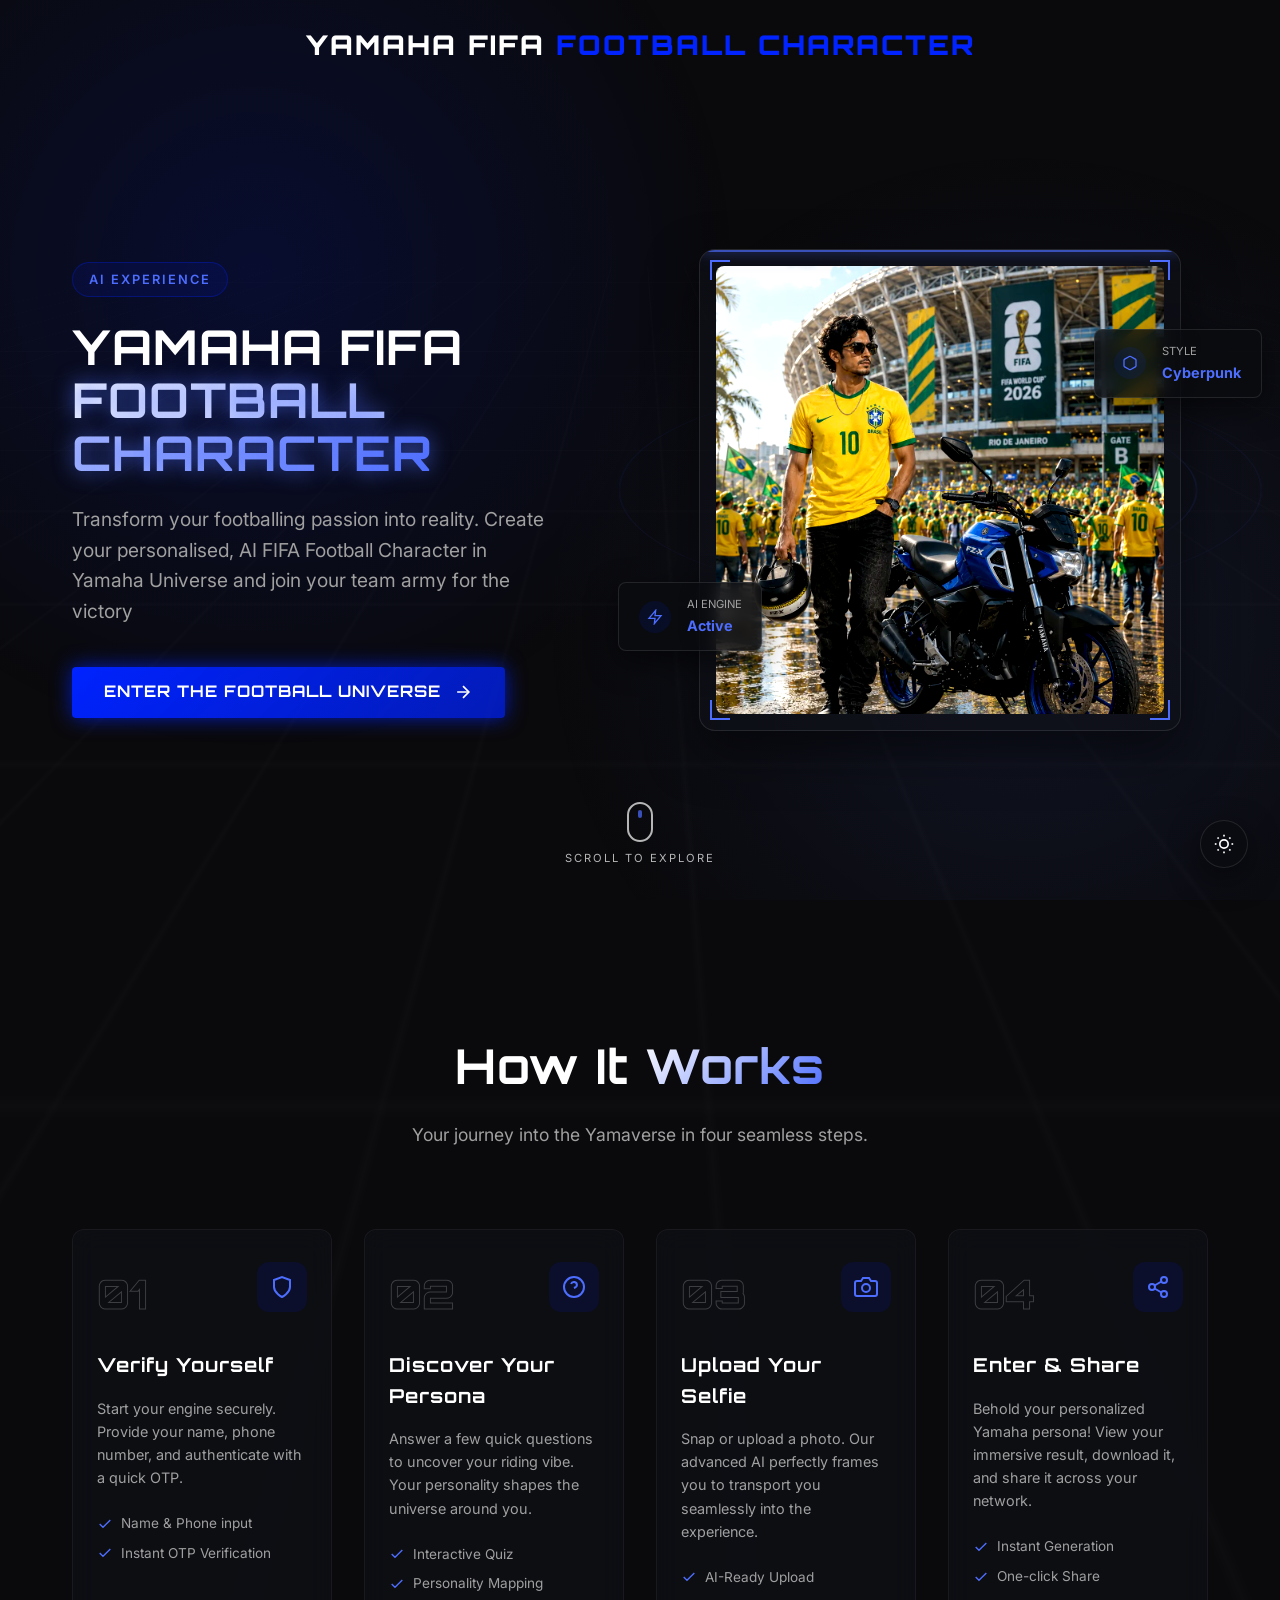
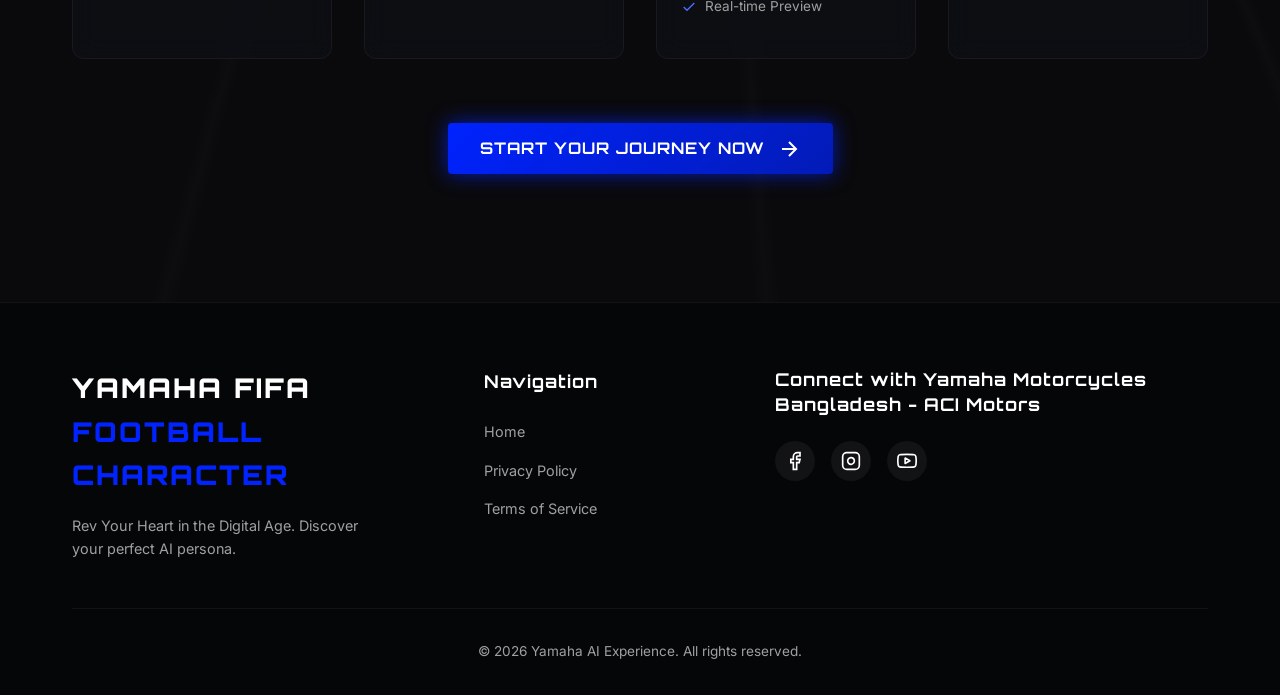
==== commit b6d3fdd2: "image update" ====
--- a/index.html
+++ b/index.html
@@ -71,7 +71,7 @@
                             <div class="ring ring-3"></div>
                         </div>
                         <div class="image-wrapper glass-panel">
-                            <img src="assets/Yamaha_Persona-1.png" alt="Yamaha_Persona" class="hero-img">
+                            <img src="assets/Yamaha_Persona-1.webp" alt="Yamaha_Persona" class="hero-img">
                             <div class="scanner-line"></div>
                             <div class="tech-overlay">
                                 <div class="corner top-left"></div>
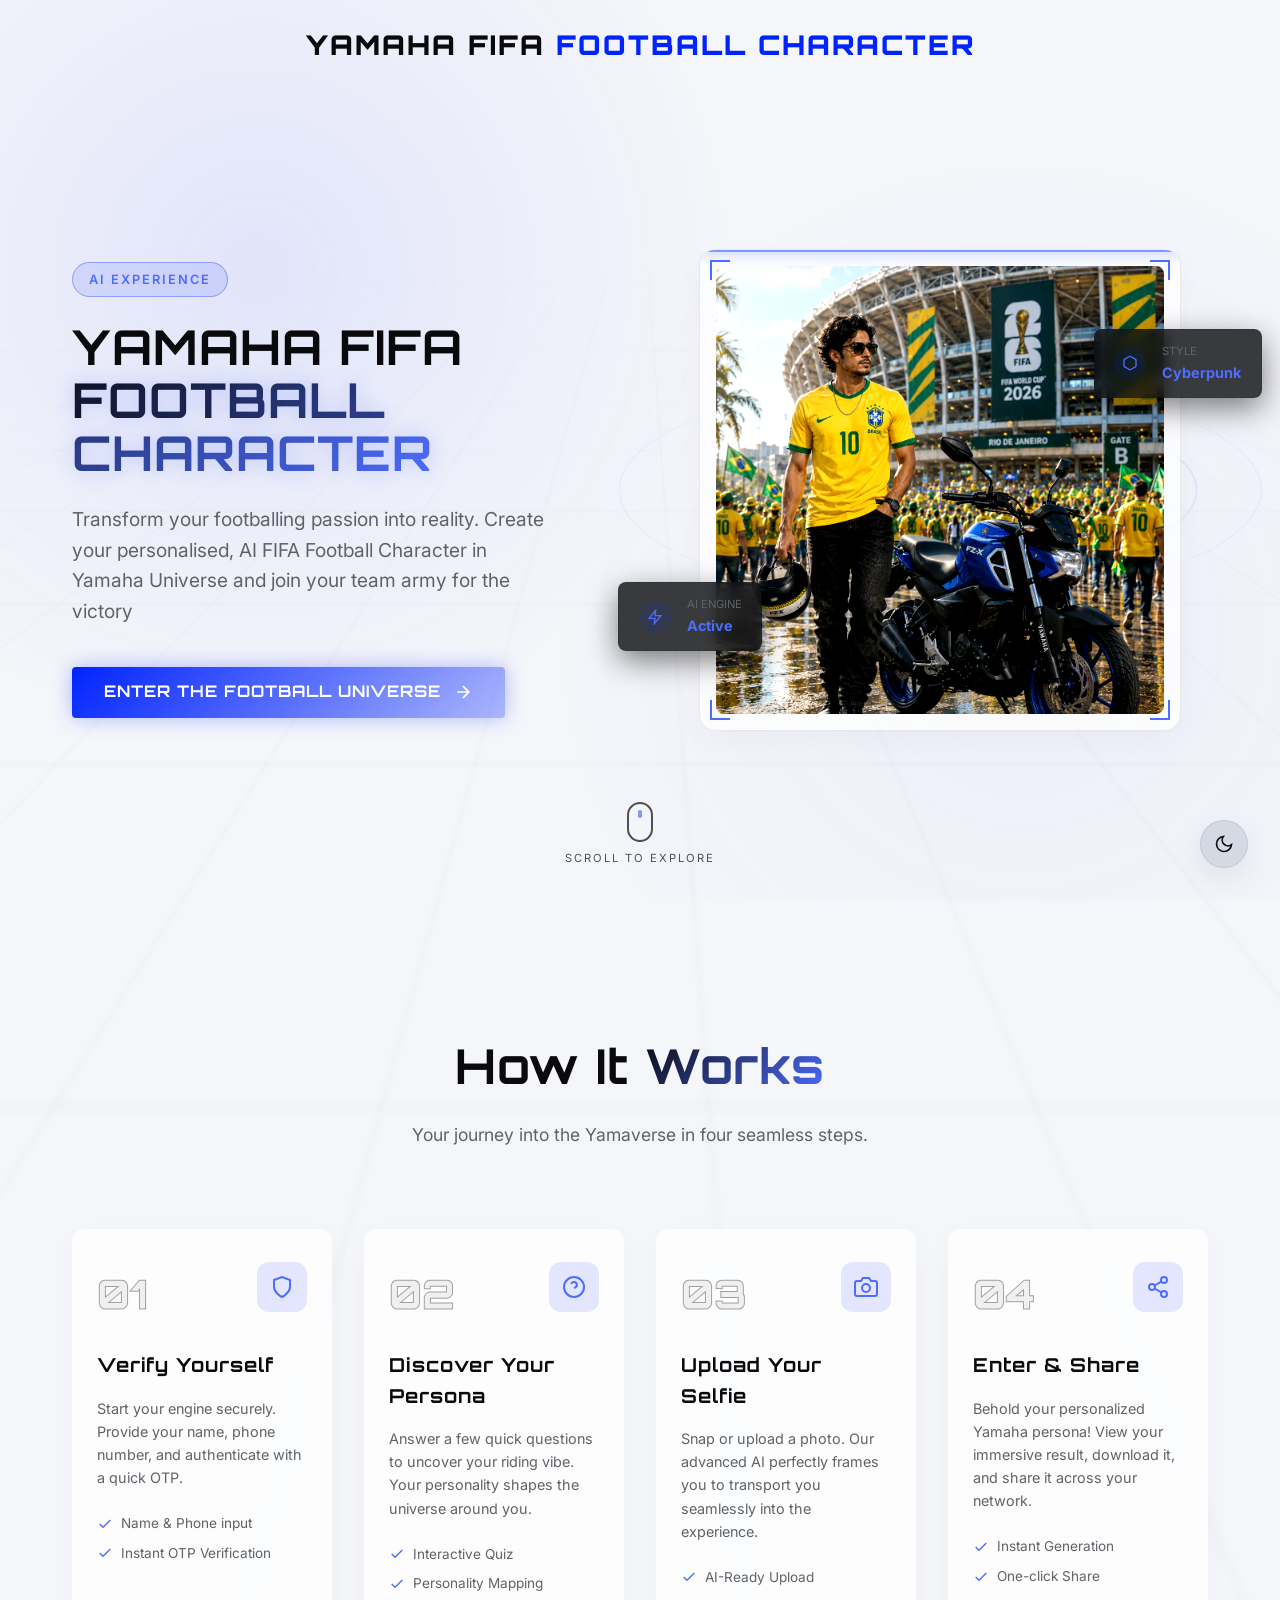
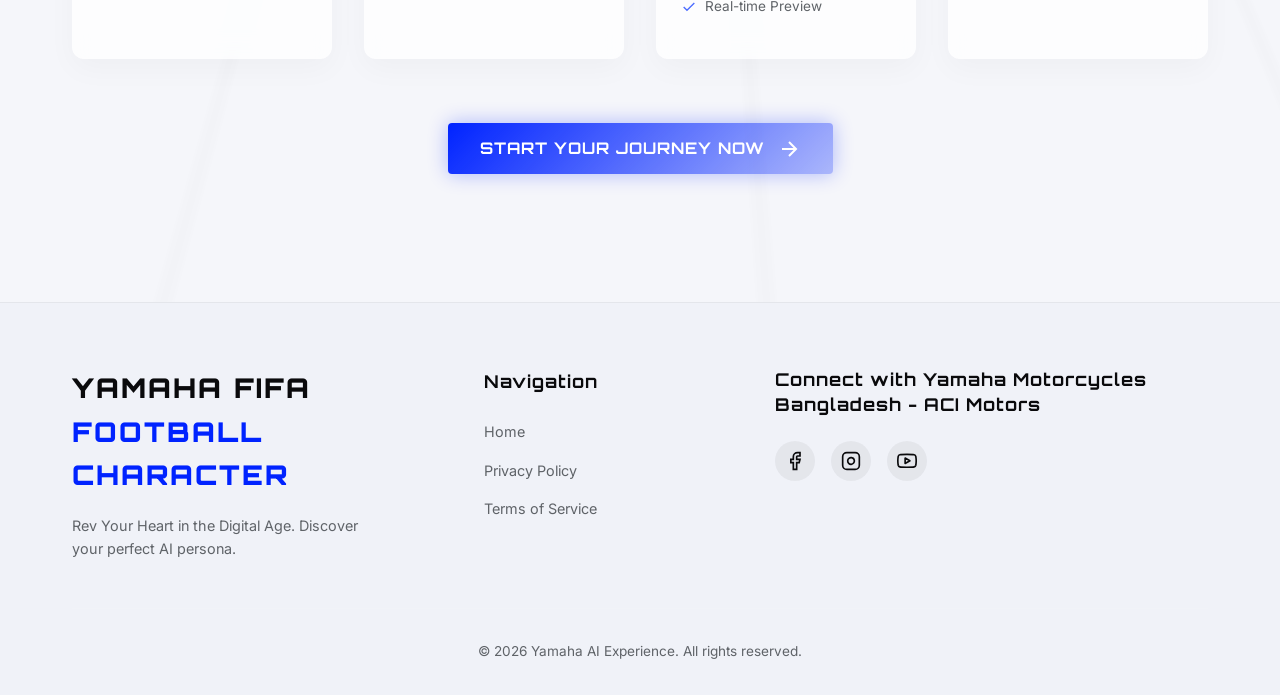
==== commit b84c0a47: "seo image update 2.1.7" ====
--- a/index.html
+++ b/index.html
@@ -12,17 +12,19 @@
     <meta property="og:title" content="See yourself in a YAMAVERSE">
     <meta property="og:description" content="Enter the Yamaverse and discover your AI-generated persona.">
     <meta property="og:url" content="https://yamaverse.online/">
-    <meta property="og:image" content="https://yamaverse.online/assets/Yamaha_Persona-1.jpg">
+    <meta property="og:image" content="https://yamaverse.online/assets/Yamaha_Persona-1.webp">
 
     <!-- Twitter -->
     <meta name="twitter:card" content="summary_large_image">
     <meta name="twitter:title" content="See yourself in a YAMAVERSE">
     <meta name="twitter:description" content="Enter the Yamaverse and discover your AI-generated persona.">
-    <meta name="twitter:image" content="https://yamaverse.online/assets/Yamaha_Persona-1.jpg">
+    <meta name="twitter:image" content="https://yamaverse.online/assets/Yamaha_Persona-1.webp">
 
     <link rel="preconnect" href="https://fonts.googleapis.com">
     <link rel="preconnect" href="https://fonts.gstatic.com" crossorigin>
-    <link href="https://fonts.googleapis.com/css2?family=Inter:wght@300;400;500;600&family=Orbitron:wght@500;700;900&display=swap" rel="stylesheet">
+    <link
+        href="https://fonts.googleapis.com/css2?family=Inter:wght@300;400;500;600&family=Orbitron:wght@500;700;900&display=swap"
+        rel="stylesheet">
     <link rel="stylesheet" href="css/style.css">
 
     <script src="js/components.js"></script>
--- a/css/style.css
+++ b/css/style.css
@@ -28,8 +28,8 @@
 [data-theme="light"] {
     --bg-dark: #f5f6fa;
     --bg-surface: #ffffff;
-    --bg-card: rgba(240, 242, 248, 0.7);
-    --bg-card-hover: rgba(230, 234, 245, 0.9);
+    --bg-card: rgba(255, 255, 255, 0.75);
+    --bg-card-hover: rgba(255, 255, 255, 0.9);
     --text-primary: #0a0a0c;
     --text-secondary: #5f6368;
     --border-color: rgba(0, 0, 0, 0.08);
@@ -1205,12 +1205,20 @@
     box-shadow: 0 4px 30px rgba(0, 0, 0, 0.05);
 }
 
+[data-theme="light"] .glass-panel {
+    box-shadow: 0 10px 30px rgba(0, 0, 0, 0.03), 0 1px 8px rgba(0, 0, 0, 0.01);
+}
+
+[data-theme="light"] .step-card:hover {
+    box-shadow: 0 20px 40px rgba(0, 35, 255, 0.06), 0 1px 10px rgba(0, 35, 255, 0.02);
+}
+
 /* Theme Toggle Button Styles */
 .theme-toggle-btn {
     position: fixed;
     bottom: 2rem;
     right: 2rem;
-    background: rgba(10, 12, 16, 0.8);
+    background: rgba(100, 116, 139, 0.25);
     border: 1px solid var(--border-color);
     color: var(--text-main);
     width: 48px;
@@ -1224,23 +1232,23 @@
     backdrop-filter: blur(12px);
     -webkit-backdrop-filter: blur(12px);
     z-index: 999;
-    box-shadow: 0 10px 30px rgba(0, 0, 0, 0.5);
+    box-shadow: 0 10px 30px rgba(0, 0, 0, 0.25);
 }
 
 .theme-toggle-btn:hover {
-    background: rgba(10, 12, 16, 0.95);
+    background: rgba(100, 116, 139, 0.4);
     border-color: var(--cyan);
     box-shadow: 0 0 20px var(--cyan-glow);
     transform: translateY(-3px);
 }
 
 [data-theme="light"] .theme-toggle-btn {
-    background: rgba(255, 255, 255, 0.8);
-    box-shadow: 0 10px 30px rgba(0, 0, 0, 0.1);
+    background: rgba(100, 116, 139, 0.2);
+    box-shadow: 0 10px 30px rgba(0, 0, 0, 0.08);
 }
 
 [data-theme="light"] .theme-toggle-btn:hover {
-    background: rgba(255, 255, 255, 0.95);
+    background: rgba(100, 116, 139, 0.35);
     border-color: var(--primary);
     box-shadow: 0 0 20px var(--primary-glow);
 }
